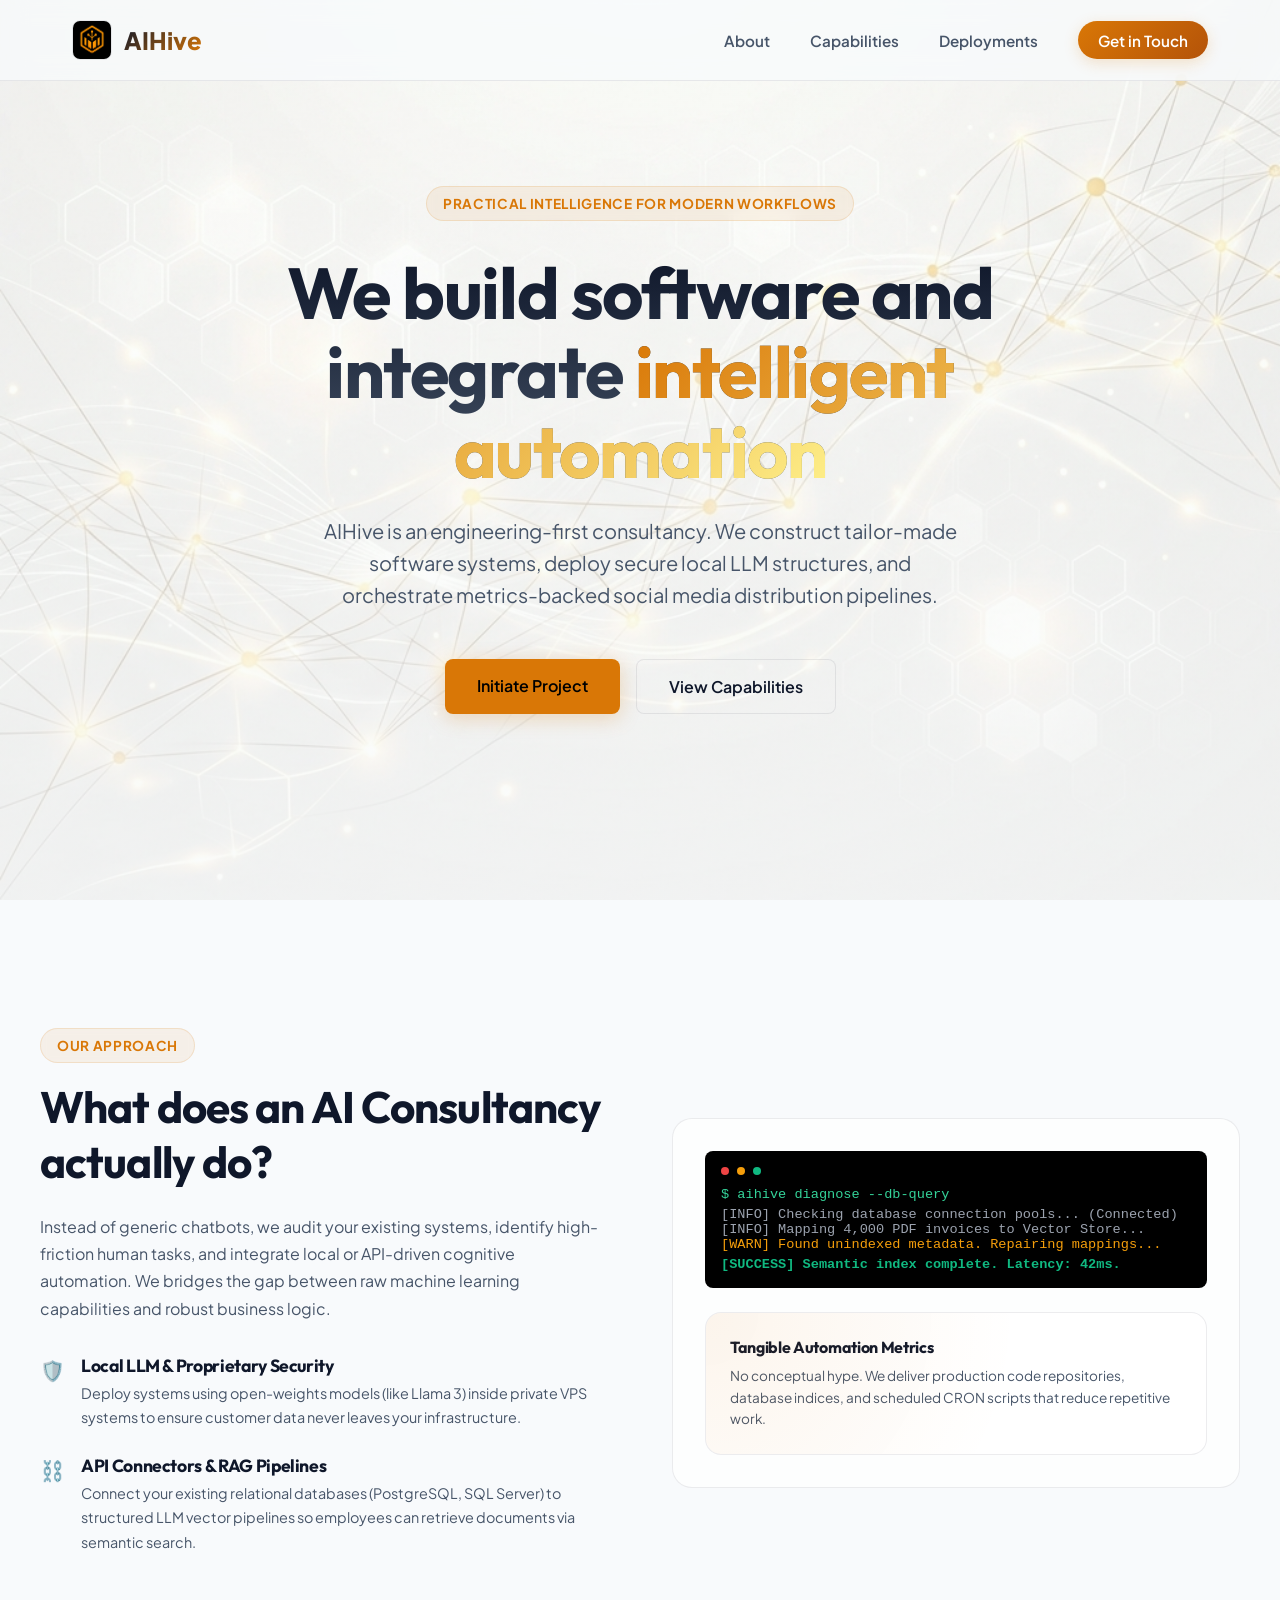
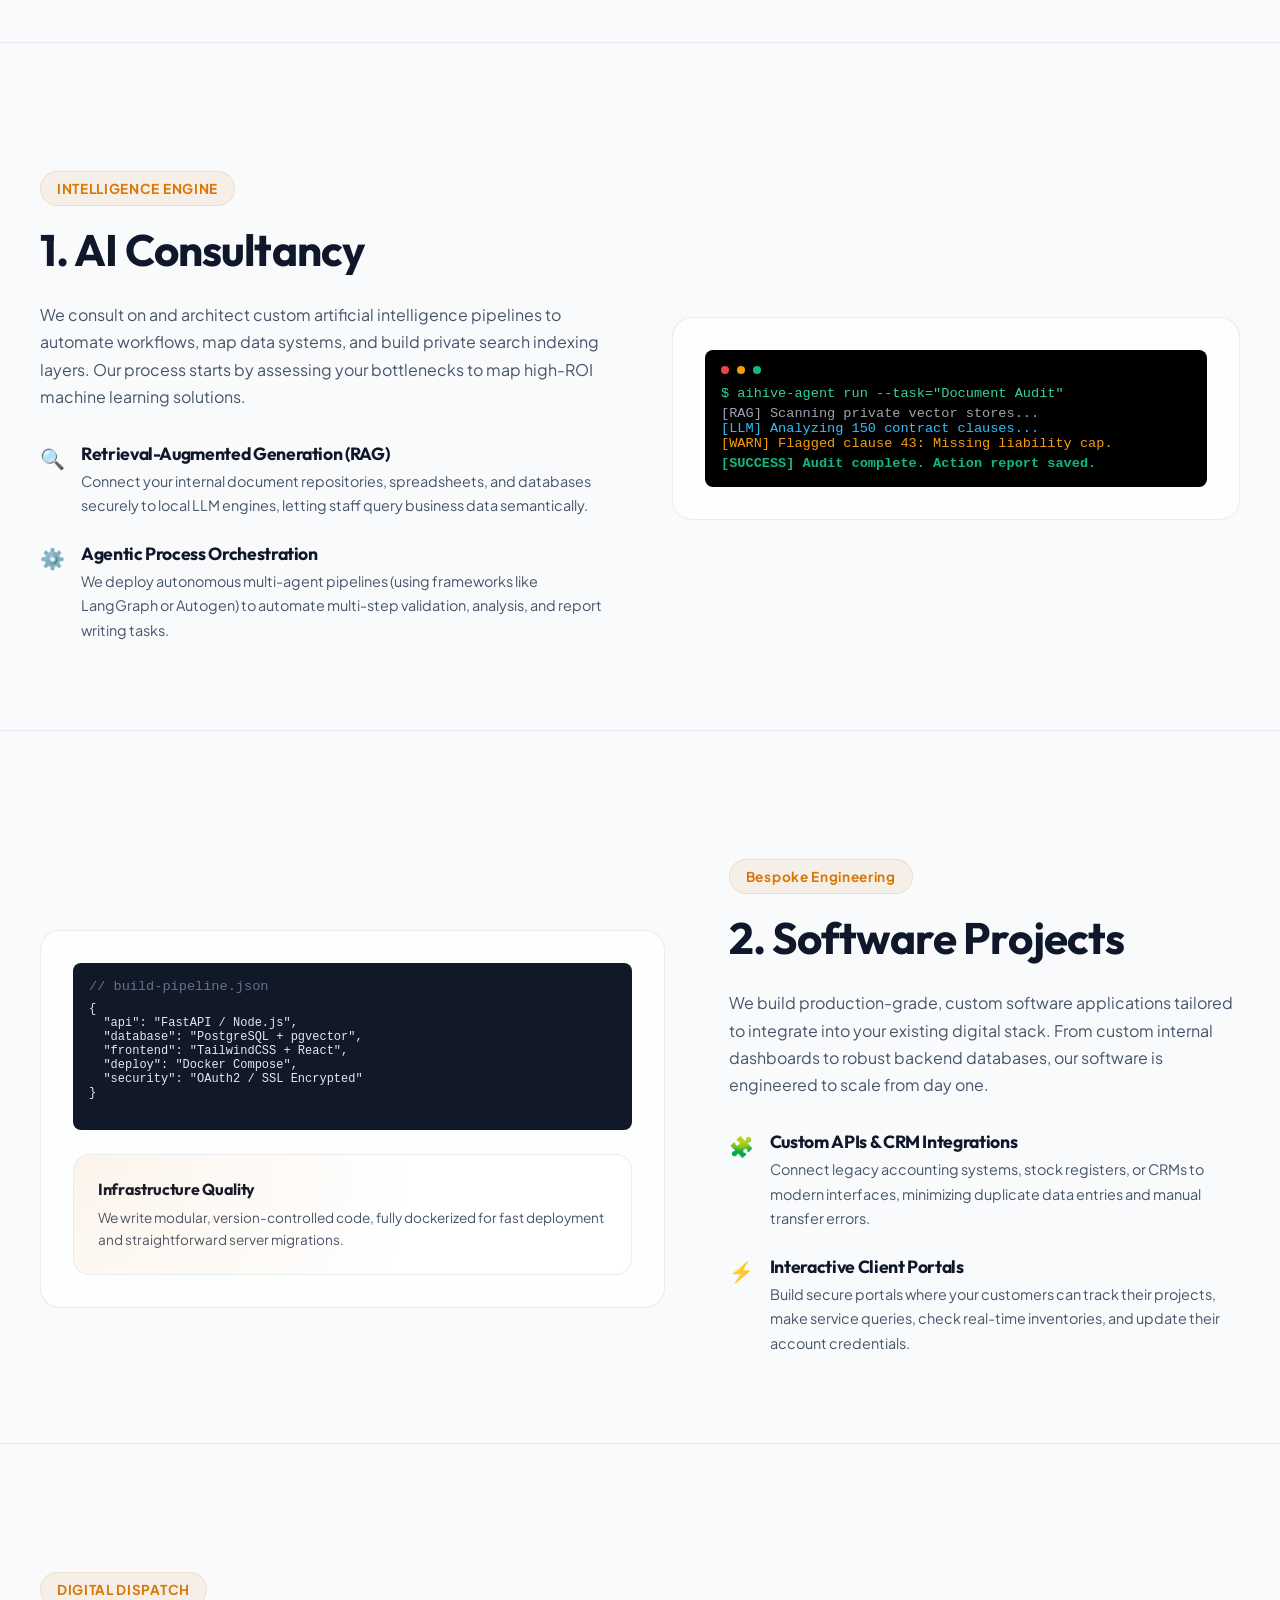
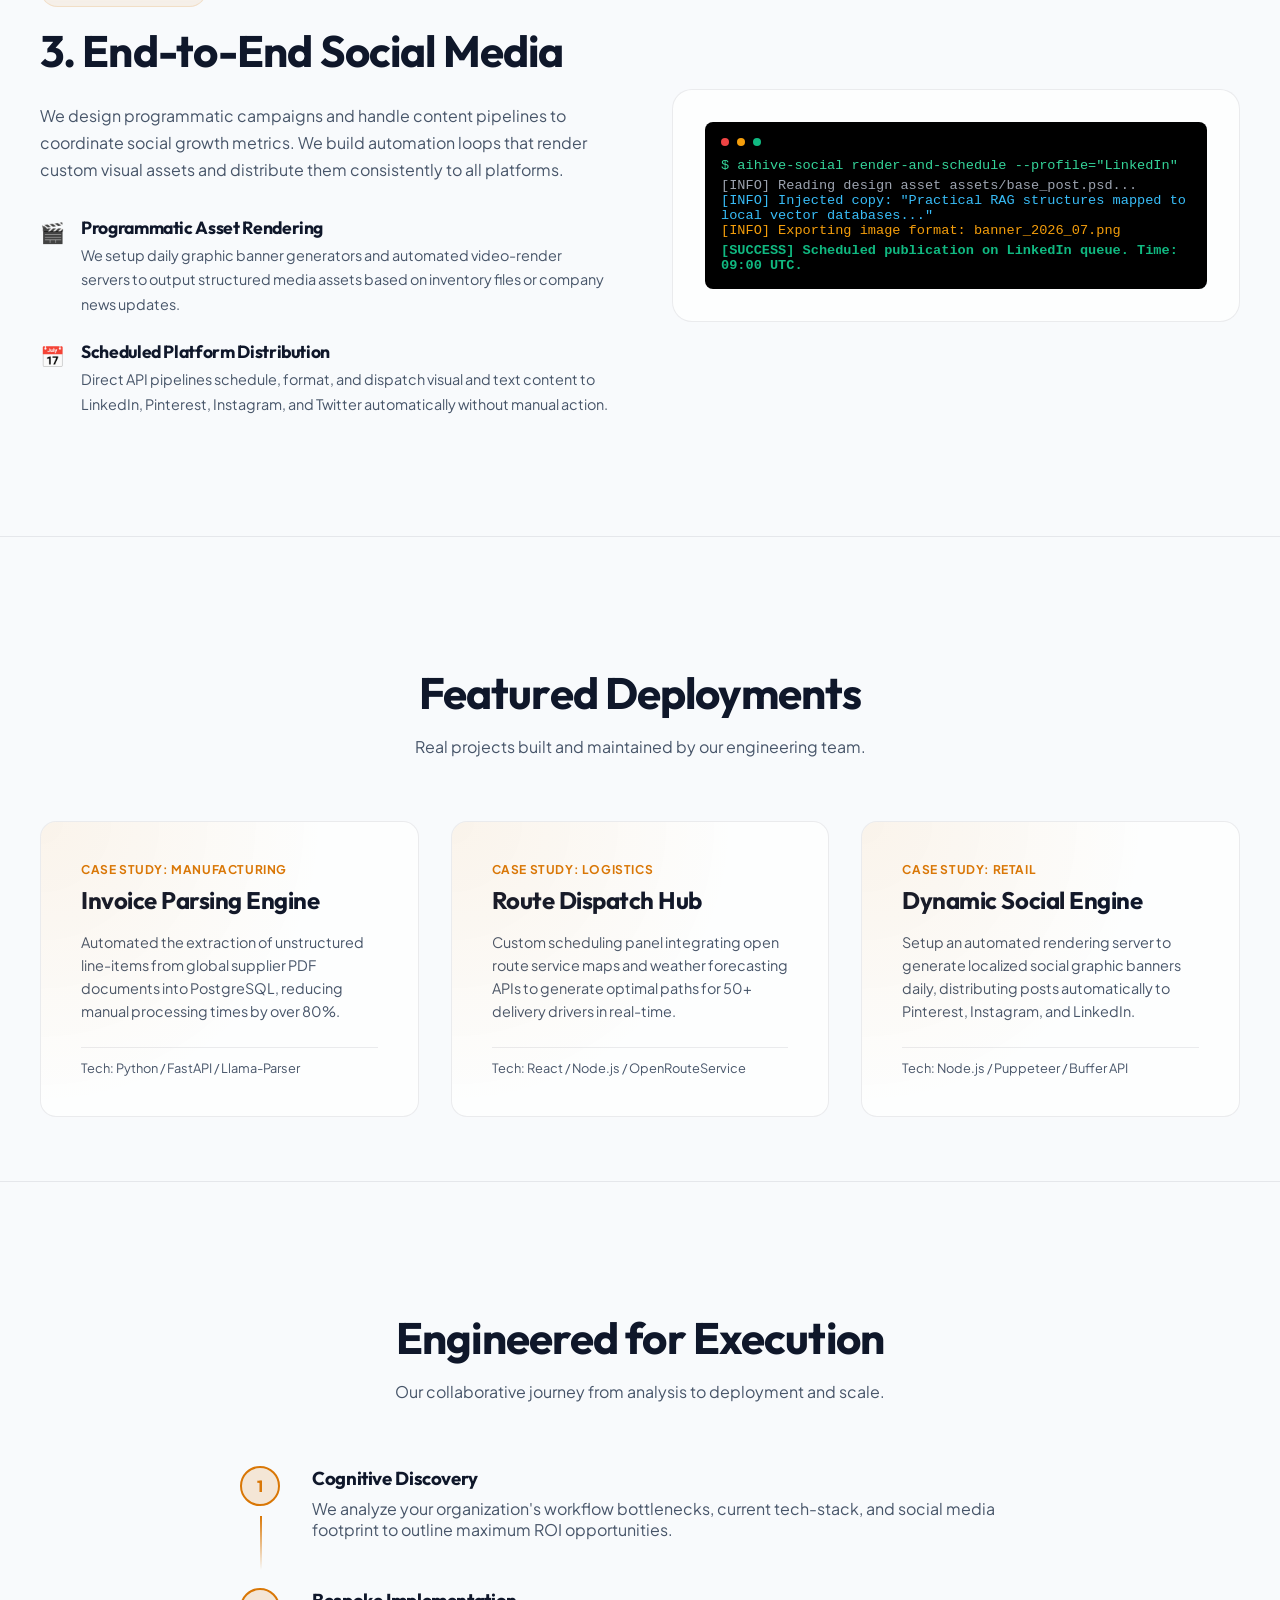
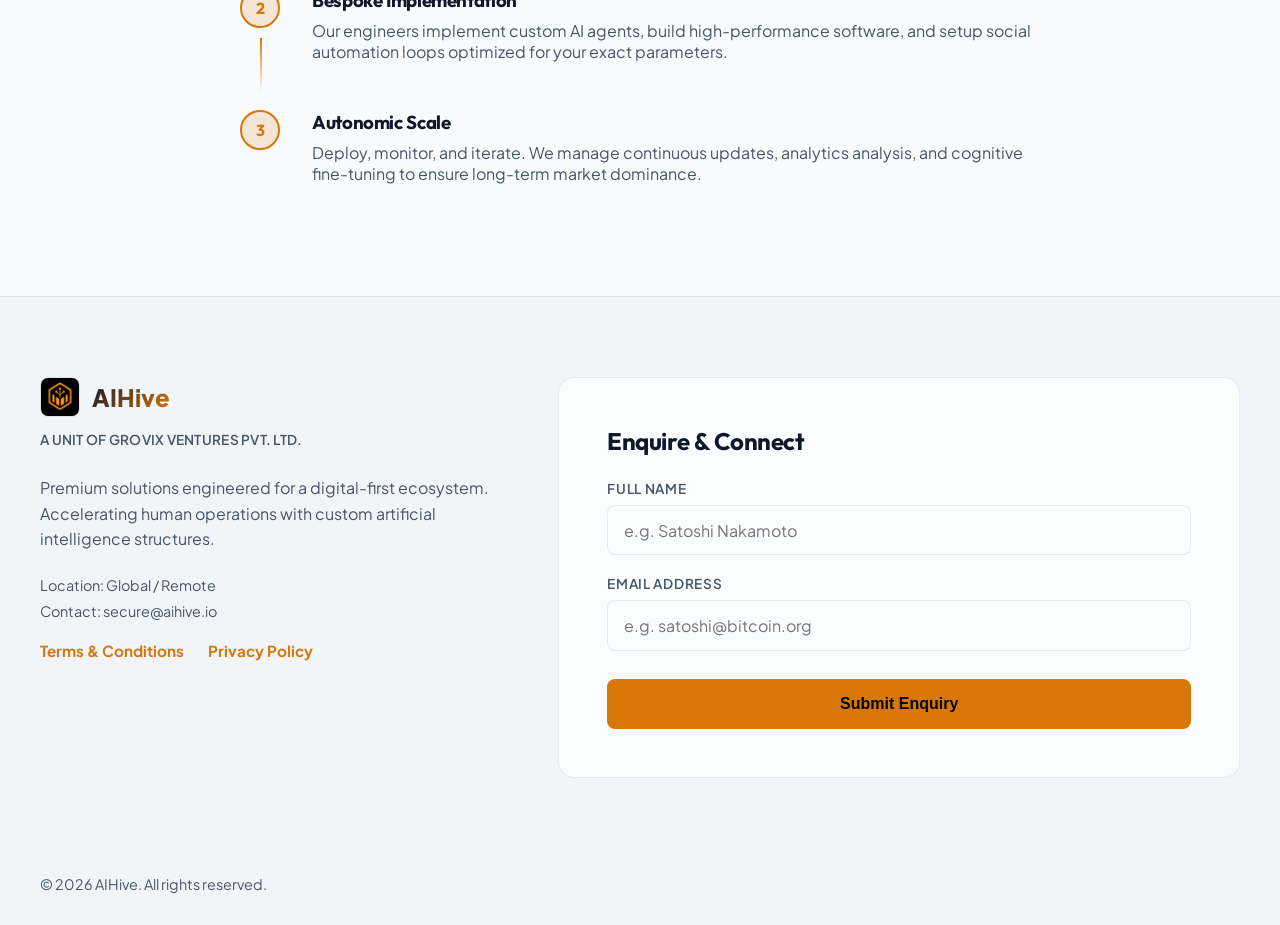
==== index.html @ 5080e3da "Dev Push" ====
<!DOCTYPE html>
<html lang="en">
<head>
  <meta charset="UTF-8">
  <meta name="viewport" content="width=device-width, initial-scale=1.0">
  <title>AIHive | Next-Gen AI Consultancy, Bespoke Software & Social Media</title>
  <meta name="description" content="AIHive accelerates growth for modern businesses through custom AI strategy, agentic software engineering, and automated, data-driven social media handling.">
  <link rel="stylesheet" href="style.css">
  <link rel="shortcut icon" href="WhatsApp Image 2026-07-03 at 16.14.35.jpeg" type="image/x-icon">
</head>
<body>

  <!-- Dynamic Loader Screen -->
  <div id="loader-screen">
    <div class="loader-logo-container">
      <div class="loader-ring"></div>
      <img src="WhatsApp Image 2026-07-03 at 16.14.35.jpeg" alt="AIHive Logo" class="loader-logo">
    </div>
    <div class="loader-progress-bar">
      <div class="loader-progress" id="loaderProgress"></div>
    </div>
    <div class="loader-text" id="loaderStatusText">BUILDING AWESOMENESS</div>
  </div>

  <!-- Background Particle Network -->
  <canvas id="bg-canvas"></canvas>

  <!-- Header Navigation -->
  <header>
    <div class="nav-container">
      <a href="#" class="logo-link">
        <img src="WhatsApp Image 2026-07-03 at 16.14.17.jpeg" alt="AIHive Logo" class="logo-img">
        <span class="logo-text">AIHive</span>
      </a>
      <ul class="nav-links">
        <li><a href="#about">About</a></li>
        <li><a href="#ai-consultancy">Capabilities</a></li>
        <li><a href="#case-studies">Deployments</a></li>
        <li><a href="#contact" class="btn-consult">Get in Touch</a></li>
      </ul>
    </div>
  </header>

  <!-- Hero Section -->
  <section class="hero" id="home">
    <div class="hero-tag">PRACTICAL INTELLIGENCE FOR MODERN WORKFLOWS</div>
    <h1>We build software and integrate <span>intelligent automation</span></h1>
    <p>AIHive is an engineering-first consultancy. We construct tailor-made software systems, deploy secure local LLM structures, and orchestrate metrics-backed social media distribution pipelines.</p>
    <div class="hero-actions">
      <a href="#contact" class="btn-primary">Initiate Project</a>
      <a href="#services" class="btn-secondary">View Capabilities</a>
    </div>
  </section>

  <!-- AI Consultancy Overview Section -->
  <section id="about">
    <div class="section-container">
      <div class="consultancy-showcase">
        <div class="showcase-content">
          <div class="hero-tag" style="margin-bottom: 1rem;">OUR APPROACH</div>
          <h2>What does an AI Consultancy actually do?</h2>
          <p>Instead of generic chatbots, we audit your existing systems, identify high-friction human tasks, and integrate local or API-driven cognitive automation. We bridges the gap between raw machine learning capabilities and robust business logic.</p>
          
          <div class="showcase-feature">
            <div class="showcase-feature-icon">🛡️</div>
            <div>
              <h4>Local LLM & Proprietary Security</h4>
              <p>Deploy systems using open-weights models (like Llama 3) inside private VPS systems to ensure customer data never leaves your infrastructure.</p>
            </div>
          </div>

          <div class="showcase-feature">
            <div class="showcase-feature-icon">⛓️</div>
            <div>
              <h4>API Connectors & RAG Pipelines</h4>
              <p>Connect your existing relational databases (PostgreSQL, SQL Server) to structured LLM vector pipelines so employees can retrieve documents via semantic search.</p>
            </div>
          </div>
        </div>

        <div class="showcase-visual">
          <div class="terminal-mockup">
            <div class="terminal-header">
              <span class="terminal-dot dot-red"></span>
              <span class="terminal-dot dot-yellow"></span>
              <span class="terminal-dot dot-green"></span>
            </div>
            <div>$ aihive diagnose --db-query</div>
            <div style="color: #9ca3af; margin-top: 5px;">[INFO] Checking database connection pools... (Connected)</div>
            <div style="color: #9ca3af;">[INFO] Mapping 4,000 PDF invoices to Vector Store...</div>
            <div style="color: #f59e0b;">[WARN] Found unindexed metadata. Repairing mappings...</div>
            <div style="color: #10b981; font-weight: bold; margin-top: 5px;">[SUCCESS] Semantic index complete. Latency: 42ms.</div>
          </div>
          <div class="glass-card" style="padding: 1.5rem;">
            <h4 style="margin-bottom: 0.5rem;">Tangible Automation Metrics</h4>
            <p style="font-size: 0.85rem;">No conceptual hype. We deliver production code repositories, database indices, and scheduled CRON scripts that reduce repetitive work.</p>
          </div>
        </div>
      </div>
    </div>
  </section>

  <!-- Section 1: AI Consultancy Detailed Showcase -->
  <section id="ai-consultancy" style="border-top: 1px solid var(--glass-border);">
    <div class="section-container">
      <div class="consultancy-showcase">
        <div class="showcase-content">
          <div class="hero-tag" style="margin-bottom: 1rem;">INTELLIGENCE ENGINE</div>
          <h2>1. AI Consultancy</h2>
          <p>We consult on and architect custom artificial intelligence pipelines to automate workflows, map data systems, and build private search indexing layers. Our process starts by assessing your bottlenecks to map high-ROI machine learning solutions.</p>
          
          <div class="showcase-feature">
            <div class="showcase-feature-icon">🔍</div>
            <div>
              <h4>Retrieval-Augmented Generation (RAG)</h4>
              <p>Connect your internal document repositories, spreadsheets, and databases securely to local LLM engines, letting staff query business data semantically.</p>
            </div>
          </div>

          <div class="showcase-feature">
            <div class="showcase-feature-icon">⚙️</div>
            <div>
              <h4>Agentic Process Orchestration</h4>
              <p>We deploy autonomous multi-agent pipelines (using frameworks like LangGraph or Autogen) to automate multi-step validation, analysis, and report writing tasks.</p>
            </div>
          </div>
        </div>

        <div class="showcase-visual">
          <div class="terminal-mockup">
            <div class="terminal-header">
              <span class="terminal-dot dot-red"></span>
              <span class="terminal-dot dot-yellow"></span>
              <span class="terminal-dot dot-green"></span>
            </div>
            <div>$ aihive-agent run --task="Document Audit"</div>
            <div style="color: #9ca3af; margin-top: 5px;">[RAG] Scanning private vector stores...</div>
            <div style="color: #38bdf8;">[LLM] Analyzing 150 contract clauses...</div>
            <div style="color: #f59e0b;">[WARN] Flagged clause 43: Missing liability cap.</div>
            <div style="color: #10b981; font-weight: bold; margin-top: 5px;">[SUCCESS] Audit complete. Action report saved.</div>
          </div>
        </div>
      </div>
    </div>
  </section>

  <!-- Section 2: Software Projects Detailed Showcase -->
  <section id="software-projects" style="border-top: 1px solid var(--glass-border);">
    <div class="section-container">
      <div class="consultancy-showcase" style="grid-template-columns: 1.1fr 0.9fr;">
        <div class="showcase-visual">
          <div class="terminal-mockup" style="background: #111827; border-color: rgba(255,255,255,0.05);">
            <div style="color: #64748b; font-family: monospace;">// build-pipeline.json</div>
            <pre style="color: #e2e8f0; font-family: monospace; font-size: 0.75rem; margin-top: 0.5rem; overflow-x: auto;">
{
  "api": "FastAPI / Node.js",
  "database": "PostgreSQL + pgvector",
  "frontend": "TailwindCSS + React",
  "deploy": "Docker Compose",
  "security": "OAuth2 / SSL Encrypted"
}
            </pre>
          </div>
          <div class="glass-card" style="padding: 1.5rem; background: #fff;">
            <h4 style="color: var(--text-primary); margin-bottom: 0.5rem;">Infrastructure Quality</h4>
            <p style="font-size: 0.85rem; color: var(--text-secondary);">We write modular, version-controlled code, fully dockerized for fast deployment and straightforward server migrations.</p>
          </div>
        </div>

        <div class="showcase-content">
          <div class="hero-tag" style="margin-bottom: 1rem;"> Bespoke Engineering </div>
          <h2>2. Software Projects</h2>
          <p>We build production-grade, custom software applications tailored to integrate into your existing digital stack. From custom internal dashboards to robust backend databases, our software is engineered to scale from day one.</p>
          
          <div class="showcase-feature">
            <div class="showcase-feature-icon">🧩</div>
            <div>
              <h4>Custom APIs & CRM Integrations</h4>
              <p>Connect legacy accounting systems, stock registers, or CRMs to modern interfaces, minimizing duplicate data entries and manual transfer errors.</p>
            </div>
          </div>

          <div class="showcase-feature">
            <div class="showcase-feature-icon">⚡</div>
            <div>
              <h4>Interactive Client Portals</h4>
              <p>Build secure portals where your customers can track their projects, make service queries, check real-time inventories, and update their account credentials.</p>
            </div>
          </div>
        </div>
      </div>
    </div>
  </section>

  <!-- Section 3: Social Media Handling Detailed Showcase -->
  <section id="social-media" style="border-top: 1px solid var(--glass-border); padding-bottom: 6rem;">
    <div class="section-container">
      <div class="consultancy-showcase">
        <div class="showcase-content">
          <div class="hero-tag" style="margin-bottom: 1rem;">DIGITAL DISPATCH</div>
          <h2>3. End-to-End Social Media</h2>
          <p>We design programmatic campaigns and handle content pipelines to coordinate social growth metrics. We build automation loops that render custom visual assets and distribute them consistently to all platforms.</p>
          
          <div class="showcase-feature">
            <div class="showcase-feature-icon">🎬</div>
            <div>
              <h4>Programmatic Asset Rendering</h4>
              <p>We setup daily graphic banner generators and automated video-render servers to output structured media assets based on inventory files or company news updates.</p>
            </div>
          </div>

          <div class="showcase-feature">
            <div class="showcase-feature-icon">📅</div>
            <div>
              <h4>Scheduled Platform Distribution</h4>
              <p>Direct API pipelines schedule, format, and dispatch visual and text content to LinkedIn, Pinterest, Instagram, and Twitter automatically without manual action.</p>
            </div>
          </div>
        </div>

        <div class="showcase-visual">
          <div class="terminal-mockup">
            <div class="terminal-header">
              <span class="terminal-dot dot-red"></span>
              <span class="terminal-dot dot-yellow"></span>
              <span class="terminal-dot dot-green"></span>
            </div>
            <div>$ aihive-social render-and-schedule --profile="LinkedIn"</div>
            <div style="color: #9ca3af; margin-top: 5px;">[INFO] Reading design asset assets/base_post.psd...</div>
            <div style="color: #38bdf8;">[INFO] Injected copy: "Practical RAG structures mapped to local vector databases..."</div>
            <div style="color: #f59e0b;">[INFO] Exporting image format: banner_2026_07.png</div>
            <div style="color: #10b981; font-weight: bold; margin-top: 5px;">[SUCCESS] Scheduled publication on LinkedIn queue. Time: 09:00 UTC.</div>
          </div>
        </div>
      </div>
    </div>
  </section>


  <!-- Case Studies / Deployments -->
  <section id="case-studies" style="border-top: 1px solid var(--glass-border);">
    <div class="section-container">
      <div class="section-header">
        <h2>Featured Deployments</h2>
        <p>Real projects built and maintained by our engineering team.</p>
      </div>
      <div class="grid-3">
        <div class="glass-card">
          <div style="font-size: 0.75rem; color: var(--accent); margin-bottom: 0.5rem; font-weight: bold; letter-spacing: 0.05em;">CASE STUDY: MANUFACTURING</div>
          <h3>Invoice Parsing Engine</h3>
          <p style="margin-bottom: 1.5rem; font-size: 0.9rem;">Automated the extraction of unstructured line-items from global supplier PDF documents into PostgreSQL, reducing manual processing times by over 80%.</p>
          <span style="font-size: 0.8rem; color: var(--text-secondary); border-top: 1px solid var(--glass-border); display: block; padding-top: 0.75rem;">Tech: Python / FastAPI / Llama-Parser</span>
        </div>

        <div class="glass-card">
          <div style="font-size: 0.75rem; color: var(--accent); margin-bottom: 0.5rem; font-weight: bold; letter-spacing: 0.05em;">CASE STUDY: LOGISTICS</div>
          <h3>Route Dispatch Hub</h3>
          <p style="margin-bottom: 1.5rem; font-size: 0.9rem;">Custom scheduling panel integrating open route service maps and weather forecasting APIs to generate optimal paths for 50+ delivery drivers in real-time.</p>
          <span style="font-size: 0.8rem; color: var(--text-secondary); border-top: 1px solid var(--glass-border); display: block; padding-top: 0.75rem;">Tech: React / Node.js / OpenRouteService</span>
        </div>

        <div class="glass-card">
          <div style="font-size: 0.75rem; color: var(--accent); margin-bottom: 0.5rem; font-weight: bold; letter-spacing: 0.05em;">CASE STUDY: RETAIL</div>
          <h3>Dynamic Social Engine</h3>
          <p style="margin-bottom: 1.5rem; font-size: 0.9rem;">Setup an automated rendering server to generate localized social graphic banners daily, distributing posts automatically to Pinterest, Instagram, and LinkedIn.</p>
          <span style="font-size: 0.8rem; color: var(--text-secondary); border-top: 1px solid var(--glass-border); display: block; padding-top: 0.75rem;">Tech: Node.js / Puppeteer / Buffer API</span>
        </div>
      </div>
    </div>
  </section>

  <!-- Process / How We Work Section -->
  <section id="process" style="border-top: 1px solid var(--glass-border);">
    <div class="section-container">
      <div class="section-header">
        <h2>Engineered for Execution</h2>
        <p>Our collaborative journey from analysis to deployment and scale.</p>
      </div>
      <div style="max-width: 800px; margin: 0 auto;">
        <div class="process-step">
          <div class="step-num">1</div>
          <div>
            <h3>Cognitive Discovery</h3>
            <p style="color: var(--text-secondary); margin-top: 0.5rem;">We analyze your organization's workflow bottlenecks, current tech-stack, and social media footprint to outline maximum ROI opportunities.</p>
          </div>
        </div>
        <div class="process-step">
          <div class="step-num">2</div>
          <div>
            <h3>Bespoke Implementation</h3>
            <p style="color: var(--text-secondary); margin-top: 0.5rem;">Our engineers implement custom AI agents, build high-performance software, and setup social automation loops optimized for your exact parameters.</p>
          </div>
        </div>
        <div class="process-step">
          <div class="step-num">3</div>
          <div>
            <h3>Autonomic Scale</h3>
            <p style="color: var(--text-secondary); margin-top: 0.5rem;">Deploy, monitor, and iterate. We manage continuous updates, analytics analysis, and cognitive fine-tuning to ensure long-term market dominance.</p>
          </div>
        </div>
      </div>
    </div>
  </section>

  <!-- Footer -->
  <footer id="contact">
    <div class="footer-container">
      <div class="footer-info">
        <a href="#" class="logo-link">
          <img src="WhatsApp Image 2026-07-03 at 16.14.17.jpeg" alt="AIHive Logo" class="logo-img">
          <span class="logo-text">AIHive</span>
        </a>
        <p style="font-size: 0.85rem; color: var(--text-secondary); margin-top: -0.75rem; font-weight: 600; letter-spacing: 0.02em;">A UNIT OF GROVIX VENTURES PVT. LTD.</p>
        <p>Premium solutions engineered for a digital-first ecosystem. Accelerating human operations with custom artificial intelligence structures.</p>
        <div style="color: var(--text-secondary); font-size: 0.9rem; display: flex; flex-direction: column; gap: 0.5rem;">
          <div>Location: Global / Remote</div>
          <div>Contact: secure@aihive.io</div>
          <div style="margin-top: 0.85rem; display: flex; gap: 1.5rem;">
            <a href="terms.html" style="color: var(--accent); text-decoration: none; font-weight: 700; font-size: 0.95rem; transition: transform 0.2s; display: inline-block;" onmouseover="this.style.transform='translateY(-1px)'" onmouseout="this.style.transform='translateY(0)'">Terms & Conditions</a>
            <a href="privacy.html" style="color: var(--accent); text-decoration: none; font-weight: 700; font-size: 0.95rem; transition: transform 0.2s; display: inline-block;" onmouseover="this.style.transform='translateY(-1px)'" onmouseout="this.style.transform='translateY(0)'">Privacy Policy</a>
          </div>
        </div>
      </div>

      <div class="footer-enquiry">
        <h3 style="font-size: 1.5rem; margin-bottom: 1.5rem;">Enquire & Connect</h3>
        <form class="enquiry-form" id="enquiryForm">
          <div class="form-group">
            <label for="enquiryName">Full Name</label>
            <input type="text" id="enquiryName" class="form-input" placeholder="e.g. Satoshi Nakamoto" required>
          </div>
          <div class="form-group">
            <label for="enquiryEmail">Email Address</label>
            <input type="email" id="enquiryEmail" class="form-input" placeholder="e.g. satoshi@bitcoin.org" required>
          </div>
          <button type="submit" class="btn-submit">Submit Enquiry</button>
        </form>
      </div>
    </div>

    <div class="footer-bottom">
      <p>&copy; 2026 AIHive. All rights reserved.</p>
    </div>
  </footer>

  <script src="main.js"></script>
</body>
</html>
---- style.css ----
@import url('https://fonts.googleapis.com/css2?family=Outfit:wght@300;400;500;600;700;800&family=Plus+Jakarta+Sans:wght@300;400;500;600;700&display=swap');

:root {
  --bg-primary: #f8fafc; /* Clean slate background */
  --bg-secondary: #f1f5f9; /* Slightly darker slate */
  --accent: #d97706; /* Rich Amber */
  --accent-rgb: 217, 119, 6;
  --text-primary: #0f172a; /* Slate 900 for primary text */
  --text-secondary: #475569; /* Slate 600 for body copy */
  --glass-bg: rgba(255, 255, 255, 0.7);
  --glass-border: rgba(15, 23, 42, 0.08);
  --glow-color: rgba(217, 119, 6, 0.06);
}

* {
  box-sizing: border-box;
  margin: 0;
  padding: 0;
  scroll-behavior: smooth;
}

body {
  background-color: var(--bg-primary);
  color: var(--text-primary);
  font-family: 'Plus Jakarta Sans', sans-serif;
  overflow-x: hidden;
  -webkit-font-smoothing: antialiased;
}

h1, h2, h3, h4, h5, h6 {
  font-family: 'Outfit', sans-serif;
  font-weight: 700;
  letter-spacing: -0.02em;
}

/* Custom Scrollbar */
::-webkit-scrollbar {
  width: 8px;
}
::-webkit-scrollbar-track {
  background: var(--bg-primary);
}
::-webkit-scrollbar-thumb {
  background: #cbd5e1;
  border-radius: 4px;
}
::-webkit-scrollbar-thumb:hover {
  background: var(--accent);
}

/* Loader Screen */
#loader-screen {
  position: fixed;
  inset: 0;
  background-color: var(--bg-primary);
  background-image: linear-gradient(to bottom, rgba(248, 250, 252, 0.4), rgba(248, 250, 252, 0.85)), url('hero_bg_light.png');
  background-size: cover;
  background-position: center;
  background-repeat: no-repeat;
  z-index: 9999;
  display: flex;
  flex-direction: column;
  align-items: center;
  justify-content: center;
  transition: opacity 0.8s cubic-bezier(0.16, 1, 0.3, 1), visibility 0.8s;
  padding: 2rem;
}

.loader-logo-container {
  position: relative;
  width: 90px;
  height: 90px;
  margin-bottom: 2rem;
}

.loader-logo {
  width: 100%;
  height: 100%;
  object-fit: contain;
  filter: drop-shadow(0 4px 20px rgba(var(--accent-rgb), 0.15));
  animation: pulse-glow 2s infinite ease-in-out;
}

.loader-ring {
  position: absolute;
  inset: -10px;
  border: 2px solid rgba(var(--accent-rgb), 0.08);
  border-top-color: var(--accent);
  border-radius: 50%;
  animation: spin 1.2s cubic-bezier(0.4, 0, 0.2, 1) infinite;
}

.loader-progress-bar {
  width: 180px;
  height: 2px;
  background: rgba(15, 23, 42, 0.06);
  border-radius: 4px;
  overflow: hidden;
  position: relative;
}

.loader-progress {
  width: 0%;
  height: 100%;
  background: var(--accent);
  transition: width 0.4s ease-in-out;
}

.loader-text {
  margin-top: 1rem;
  font-family: 'Outfit', sans-serif;
  font-size: 0.75rem;
  font-weight: 600;
  color: var(--text-secondary);
  letter-spacing: 0.25em;
  text-transform: uppercase;
}

/* Background Canvas */
#bg-canvas {
  position: fixed;
  top: 0;
  left: 0;
  width: 100%;
  height: 100%;
  z-index: -1;
  pointer-events: none;
  opacity: 0.25;
}

/* Header & Navigation */
header {
  position: fixed;
  top: 0;
  left: 0;
  width: 100%;
  z-index: 100;
  backdrop-filter: blur(12px);
  -webkit-backdrop-filter: blur(12px);
  border-bottom: 1px solid var(--glass-border);
  background: rgba(248, 250, 252, 0.8);
}

.nav-container {
  max-width: 1200px;
  margin: 0 auto;
  padding: 1.25rem 2rem;
  display: flex;
  align-items: center;
  justify-content: space-between;
}

.logo-link {
  display: flex;
  align-items: center;
  gap: 0.75rem;
  text-decoration: none;
  color: var(--text-primary);
}

.logo-img {
  height: 40px;
  width: 40px;
  object-fit: cover;
  border-radius: 8px;
  border: 1px solid var(--glass-border);
}

.logo-text {
  font-size: 1.5rem;
  font-weight: 800;
  background: linear-gradient(135deg, #0f172a 0%, var(--accent) 100%);
  -webkit-background-clip: text;
  -webkit-text-fill-color: transparent;
}

.nav-links {
  display: flex;
  align-items: center;
  gap: 2.5rem;
  list-style: none;
}

.nav-links a {
  text-decoration: none;
  color: var(--text-secondary);
  font-size: 0.95rem;
  font-weight: 600;
  transition: color 0.3s;
}

.nav-links a:hover {
  color: var(--accent);
}

.btn-consult {
  background: linear-gradient(135deg, var(--accent) 0%, #b45309 100%);
  color: #fff !important;
  font-weight: 600 !important;
  padding: 0.6rem 1.25rem;
  border-radius: 9999px;
  box-shadow: 0 4px 15px rgba(var(--accent-rgb), 0.2);
  transition: transform 0.3s, box-shadow 0.3s !important;
}

.btn-consult:hover {
  transform: translateY(-2px);
  box-shadow: 0 6px 20px rgba(var(--accent-rgb), 0.35);
}

/* Sections Base */
section {
  padding: 8rem 2rem 4rem;
  width: 100%;
}

.hero {
  padding: 0 2rem;
}

.section-container {
  max-width: 1200px;
  margin: 0 auto;
}

/* Hero Section */
.hero {
  display: flex;
  flex-direction: column;
  align-items: center;
  text-align: center;
  justify-content: center;
  width: 100%;
  max-width: none;
  height: 100vh;
  box-sizing: border-box;
  padding: 0 2rem;
  margin: 0;
  background-image: linear-gradient(to bottom, rgba(248, 250, 252, 0.2), rgba(248, 250, 252, 0.65)), url('hero_bg_light.png');
  background-size: cover;
  background-position: center;
  background-repeat: no-repeat;
}

.hero-tag {
  background: rgba(217, 119, 6, 0.08);
  border: 1px solid rgba(217, 119, 6, 0.15);
  color: var(--accent);
  padding: 0.5rem 1rem;
  border-radius: 9999px;
  font-size: 0.85rem;
  font-weight: 700;
  letter-spacing: 0.05em;
  margin-bottom: 2rem;
  display: inline-block;
  backdrop-filter: blur(5px);
}

.hero h1 {
  font-size: 4.5rem;
  line-height: 1.1;
  max-width: 900px;
  margin-bottom: 1.5rem;
  background: linear-gradient(180deg, #0f172a 0%, #475569 100%);
  -webkit-background-clip: text;
  -webkit-text-fill-color: transparent;
}

.hero h1 span {
  background: linear-gradient(135deg, var(--accent) 0%, #fef08a 100%);
  -webkit-background-clip: text;
  -webkit-text-fill-color: transparent;
}

.hero p {
  font-size: 1.25rem;
  color: var(--text-secondary);
  max-width: 650px;
  margin-bottom: 3rem;
  line-height: 1.6;
}

.hero-actions {
  display: flex;
  gap: 1rem;
}

.btn-primary {
  background: linear-gradient(135deg, var(--accent) 0%, #d97706 100%);
  color: #000;
  text-decoration: none;
  font-weight: 600;
  padding: 1rem 2rem;
  border-radius: 8px;
  transition: transform 0.2s, box-shadow 0.2s;
  box-shadow: 0 4px 20px rgba(var(--accent-rgb), 0.25);
}

.btn-primary:hover {
  transform: translateY(-2px);
  box-shadow: 0 6px 25px rgba(var(--accent-rgb), 0.4);
}

.btn-secondary {
  background: rgba(255, 255, 255, 0.03);
  color: var(--text-primary);
  text-decoration: none;
  font-weight: 600;
  padding: 1rem 2rem;
  border-radius: 8px;
  border: 1px solid var(--glass-border);
  transition: background-color 0.3s, border-color 0.3s;
}

.btn-secondary:hover {
  background: rgba(255, 255, 255, 0.08);
  border-color: rgba(255, 255, 255, 0.2);
}

/* Glass Cards & Grid layout */
.section-header {
  text-align: center;
  margin-bottom: 4rem;
}

.section-header h2 {
  font-size: 2.75rem;
  margin-bottom: 1rem;
}

.section-header p {
  color: var(--text-secondary);
  max-width: 600px;
  margin: 0 auto;
}

.grid-3 {
  display: grid;
  grid-template-columns: repeat(auto-fit, minmax(300px, 1fr));
  gap: 2rem;
}

.glass-card {
  background: var(--glass-bg);
  border: 1px solid var(--glass-border);
  border-radius: 16px;
  padding: 2.5rem;
  transition: transform 0.4s cubic-bezier(0.16, 1, 0.3, 1), box-shadow 0.4s, border-color 0.4s;
  position: relative;
  overflow: hidden;
}

.glass-card::before {
  content: '';
  position: absolute;
  top: 0;
  left: 0;
  right: 0;
  height: 100%;
  background: radial-gradient(circle at top left, rgba(var(--accent-rgb), 0.08), transparent 60%);
  pointer-events: none;
}

.glass-card:hover {
  transform: translateY(-8px);
  border-color: rgba(var(--accent-rgb), 0.3);
  box-shadow: 0 12px 30px var(--glow-color);
}

.card-icon {
  width: 50px;
  height: 50px;
  background: rgba(var(--accent-rgb), 0.1);
  border: 1px solid rgba(var(--accent-rgb), 0.2);
  border-radius: 12px;
  display: flex;
  align-items: center;
  justify-content: center;
  margin-bottom: 1.5rem;
  color: var(--accent);
  font-size: 1.5rem;
}

.glass-card h3 {
  font-size: 1.5rem;
  margin-bottom: 1rem;
}

.glass-card p {
  color: var(--text-secondary);
  line-height: 1.6;
  font-size: 0.95rem;
}

/* AI Consultancy Showcase section */
.consultancy-showcase {
  display: grid;
  grid-template-columns: 1fr 1fr;
  gap: 4rem;
  align-items: center;
}

.showcase-content h2 {
  font-size: 2.75rem;
  margin-bottom: 1.5rem;
}

.showcase-content p {
  color: var(--text-secondary);
  line-height: 1.7;
  margin-bottom: 2rem;
}

.showcase-feature {
  display: flex;
  gap: 1rem;
  margin-bottom: 1.5rem;
}

.showcase-feature-icon {
  color: var(--accent);
  font-size: 1.25rem;
  margin-top: 0.2rem;
}

.showcase-feature h4 {
  font-size: 1.1rem;
  margin-bottom: 0.25rem;
}

.showcase-feature p {
  font-size: 0.9rem;
  margin-bottom: 0;
}

.showcase-visual {
  position: relative;
  border-radius: 20px;
  overflow: hidden;
  border: 1px solid var(--glass-border);
  background: var(--glass-bg);
  padding: 2rem;
  display: flex;
  flex-direction: column;
  gap: 1.5rem;
}

.terminal-mockup {
  background: #000;
  border-radius: 8px;
  padding: 1rem;
  font-family: monospace;
  font-size: 0.85rem;
  color: #34d399; /* Green */
}

.terminal-header {
  display: flex;
  gap: 0.5rem;
  margin-bottom: 0.75rem;
}

.terminal-dot {
  width: 8px;
  height: 8px;
  border-radius: 50%;
}

.dot-red { background: #ef4444; }
.dot-yellow { background: #f59e0b; }
.dot-green { background: #10b981; }

/* Interactive Demo / Process Section */
.process-step {
  display: flex;
  gap: 2rem;
  margin-bottom: 3rem;
  position: relative;
}

.process-step:not(:last-child)::after {
  content: '';
  position: absolute;
  top: 50px;
  left: 20px;
  bottom: -30px;
  width: 2px;
  background: linear-gradient(180deg, var(--accent), transparent);
}

.step-num {
  width: 40px;
  height: 40px;
  border-radius: 50%;
  background: rgba(var(--accent-rgb), 0.15);
  border: 2px solid var(--accent);
  color: var(--accent);
  display: flex;
  align-items: center;
  justify-content: center;
  font-weight: 700;
  flex-shrink: 0;
  font-family: 'Outfit', sans-serif;
}

/* Footer & Enquiry Form */
footer {
  border-top: 1px solid var(--glass-border);
  background: var(--bg-secondary);
  padding: 5rem 2rem 2rem;
}

.footer-container {
  max-width: 1200px;
  margin: 0 auto;
  display: grid;
  grid-template-columns: 2fr 3fr;
  gap: 4rem;
  margin-bottom: 4rem;
}

.footer-info {
  display: flex;
  flex-direction: column;
  gap: 1.5rem;
}

.footer-info p {
  color: var(--text-secondary);
  line-height: 1.6;
}

.footer-enquiry {
  background: var(--glass-bg);
  border: 1px solid var(--glass-border);
  padding: 3rem;
  border-radius: 16px;
  position: relative;
}

.enquiry-form {
  display: flex;
  flex-direction: column;
  gap: 1.25rem;
}

.form-group {
  display: flex;
  flex-direction: column;
  gap: 0.5rem;
}

.form-group label {
  font-size: 0.85rem;
  font-weight: 600;
  color: var(--text-secondary);
  text-transform: uppercase;
  letter-spacing: 0.05em;
}

.form-input {
  background: rgba(255, 255, 255, 0.03);
  border: 1px solid var(--glass-border);
  border-radius: 8px;
  padding: 0.85rem 1rem;
  color: var(--text-primary);
  font-family: inherit;
  font-size: 1rem;
  transition: border-color 0.3s, box-shadow 0.3s;
}

.form-input:focus {
  outline: none;
  border-color: var(--accent);
  box-shadow: 0 0 10px rgba(var(--accent-rgb), 0.2);
}

.btn-submit {
  background: linear-gradient(135deg, var(--accent) 0%, #d97706 100%);
  color: #000;
  border: none;
  padding: 1rem;
  border-radius: 8px;
  font-weight: 700;
  font-size: 1rem;
  cursor: pointer;
  transition: transform 0.2s, box-shadow 0.2s;
  margin-top: 0.5rem;
}

.btn-submit:hover {
  transform: translateY(-1px);
  box-shadow: 0 4px 15px rgba(var(--accent-rgb), 0.4);
}

.footer-bottom {
  max-width: 1200px;
  margin: 0 auto;
  border-top: 1px solid rgba(255, 255, 255, 0.05);
  padding-top: 2rem;
  display: flex;
  justify-content: space-between;
  align-items: center;
  color: var(--text-secondary);
  font-size: 0.9rem;
}

.footer-links {
  display: flex;
  gap: 2rem;
}

.footer-links a {
  color: var(--text-secondary);
  text-decoration: none;
  transition: color 0.3s;
}

.footer-links a:hover {
  color: var(--accent);
}

/* Modals */
.modal {
  position: fixed;
  inset: 0;
  background: rgba(0,0,0,0.8);
  backdrop-filter: blur(8px);
  z-index: 1000;
  display: flex;
  align-items: center;
  justify-content: center;
  opacity: 0;
  visibility: hidden;
  transition: opacity 0.3s, visibility 0.3s;
  padding: 1rem;
}

.modal.active {
  opacity: 1;
  visibility: visible;
}

.modal-content {
  background: var(--bg-secondary);
  border: 1px solid var(--glass-border);
  border-radius: 16px;
  width: 100%;
  max-width: 600px;
  padding: 2.5rem;
  position: relative;
  max-height: 80vh;
  overflow-y: auto;
}

.modal-close {
  position: absolute;
  top: 1.5rem;
  right: 1.5rem;
  background: none;
  border: none;
  color: var(--text-secondary);
  font-size: 1.5rem;
  cursor: pointer;
  transition: color 0.3s;
}

.modal-close:hover {
  color: var(--text-primary);
}

.modal h3 {
  font-size: 2rem;
  margin-bottom: 1.5rem;
}

.modal p {
  color: var(--text-secondary);
  line-height: 1.6;
  margin-bottom: 1rem;
}

@keyframes fade-in-up {
  to {
    opacity: 1;
    transform: translateY(0);
  }
}

/* Keyframes */
@keyframes spin {
  to { transform: rotate(360deg); }
}

@keyframes pulse-glow {
  0%, 100% { transform: scale(1); filter: drop-shadow(0 0 15px rgba(var(--accent-rgb), 0.4)); }
  50% { transform: scale(1.05); filter: drop-shadow(0 0 30px rgba(var(--accent-rgb), 0.8)); }
}

@keyframes loading-bar {
  0% { width: 0%; }
  50% { width: 70%; }
  100% { width: 100%; }
}

/* Responsive adjustments */
@media (max-width: 968px) {
  .hero h1 {
    font-size: 3rem;
  }
  .consultancy-showcase {
    grid-template-columns: 1fr;
    gap: 3rem;
  }
  .footer-container {
    grid-template-columns: 1fr;
    gap: 3rem;
  }
  .nav-links {
    display: none; /* simple toggle could be implemented if desired */
  }
}
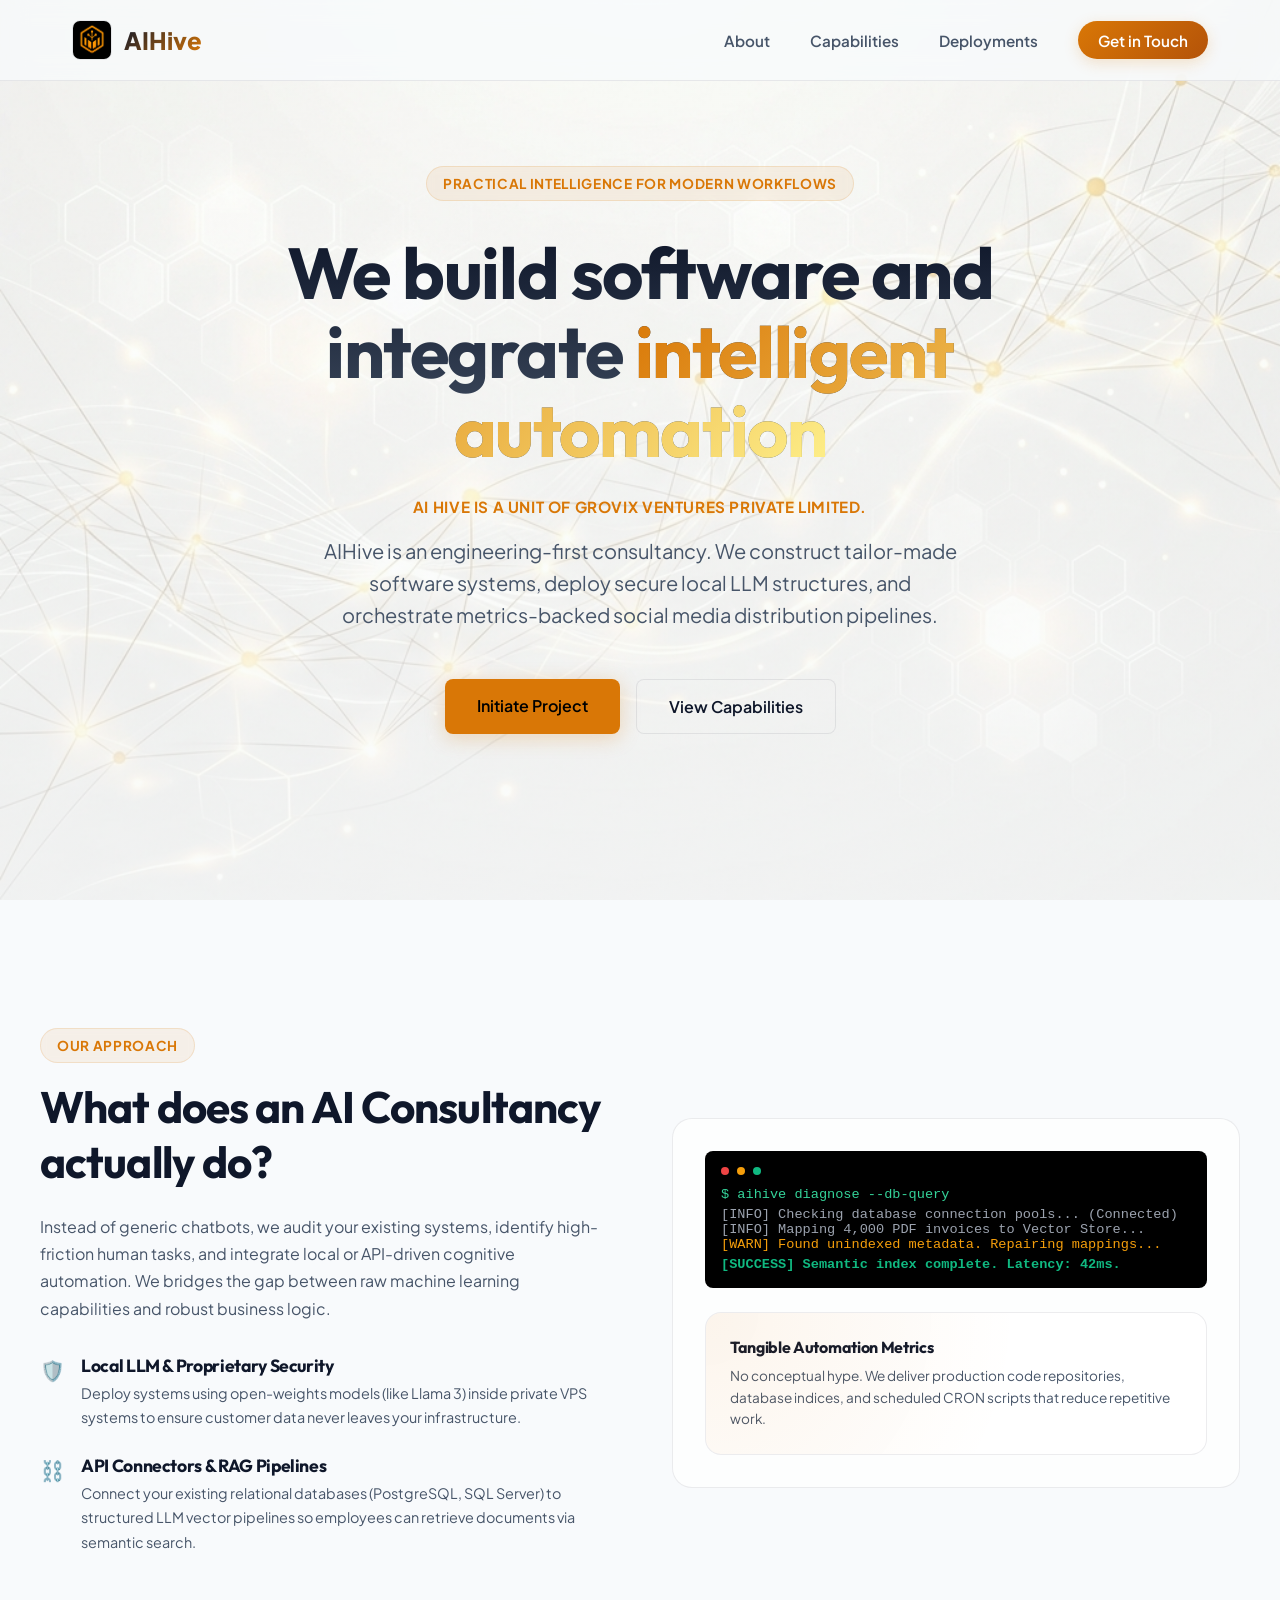
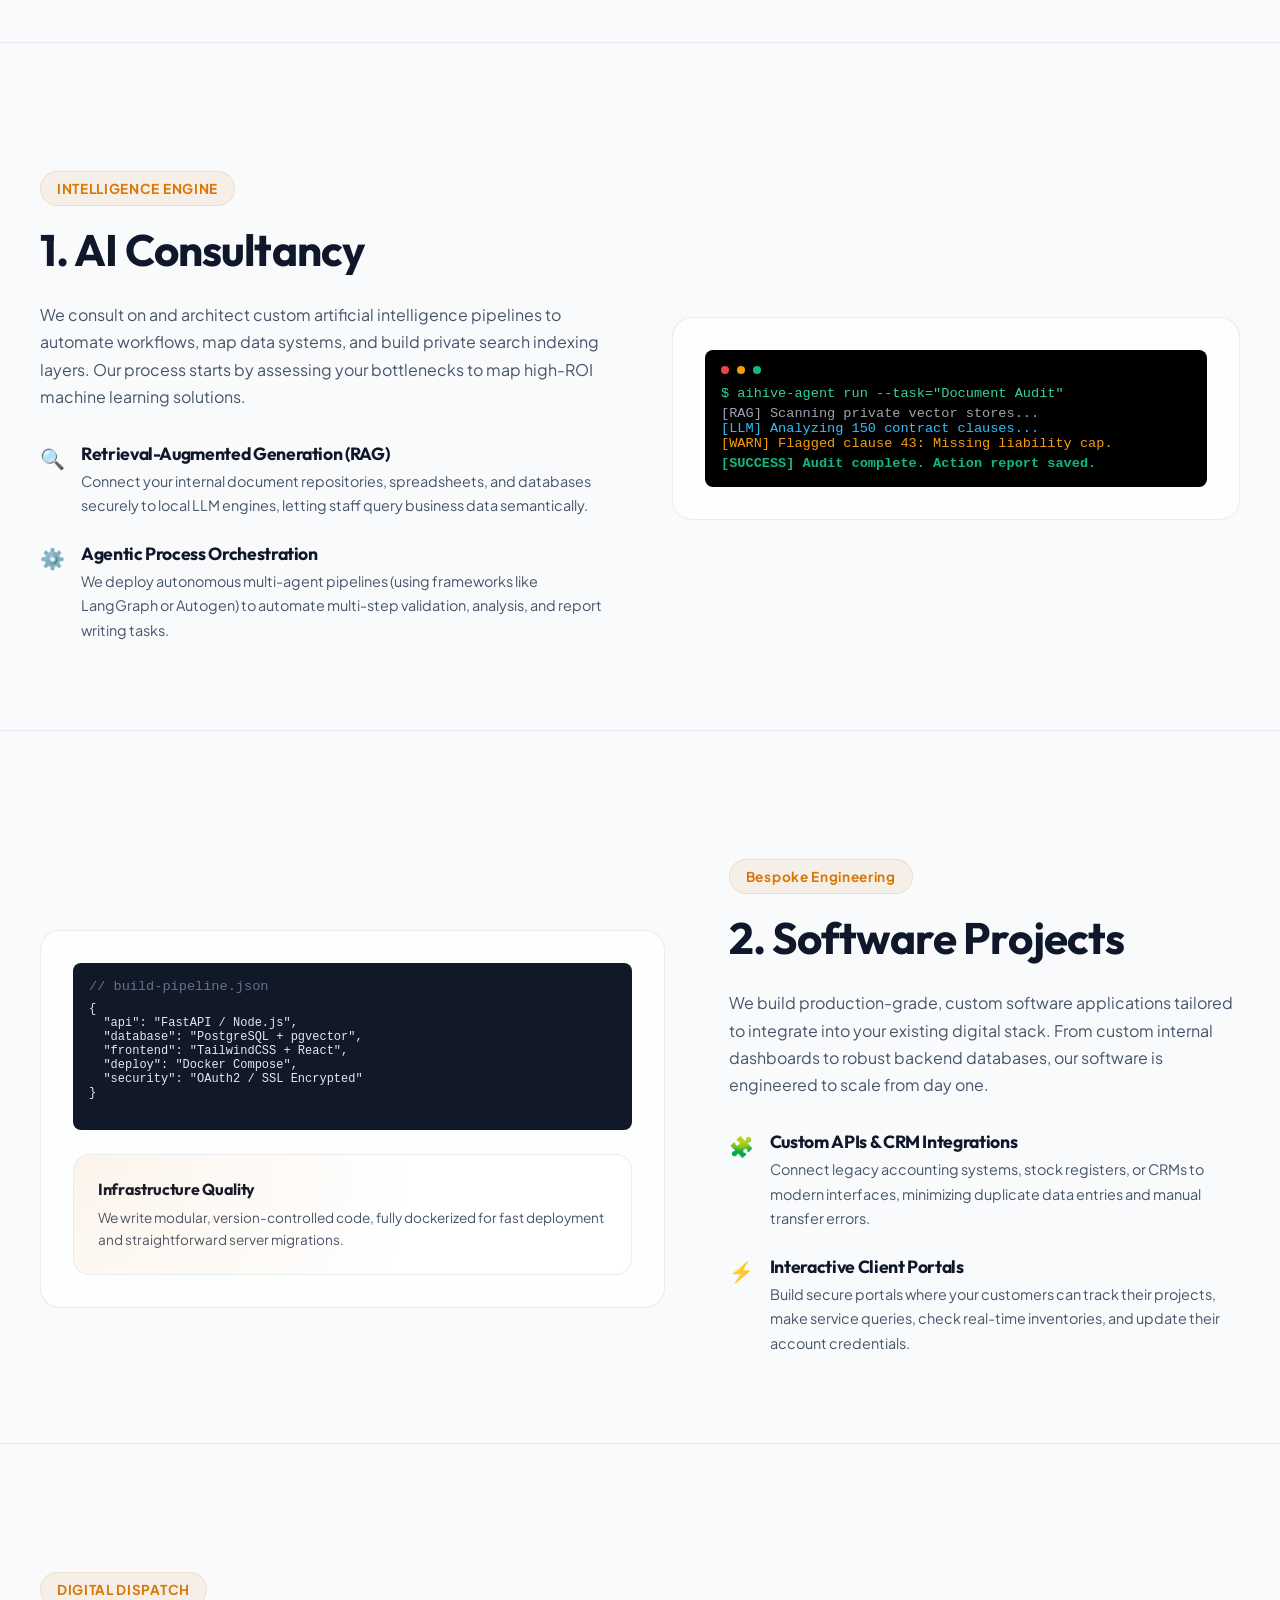
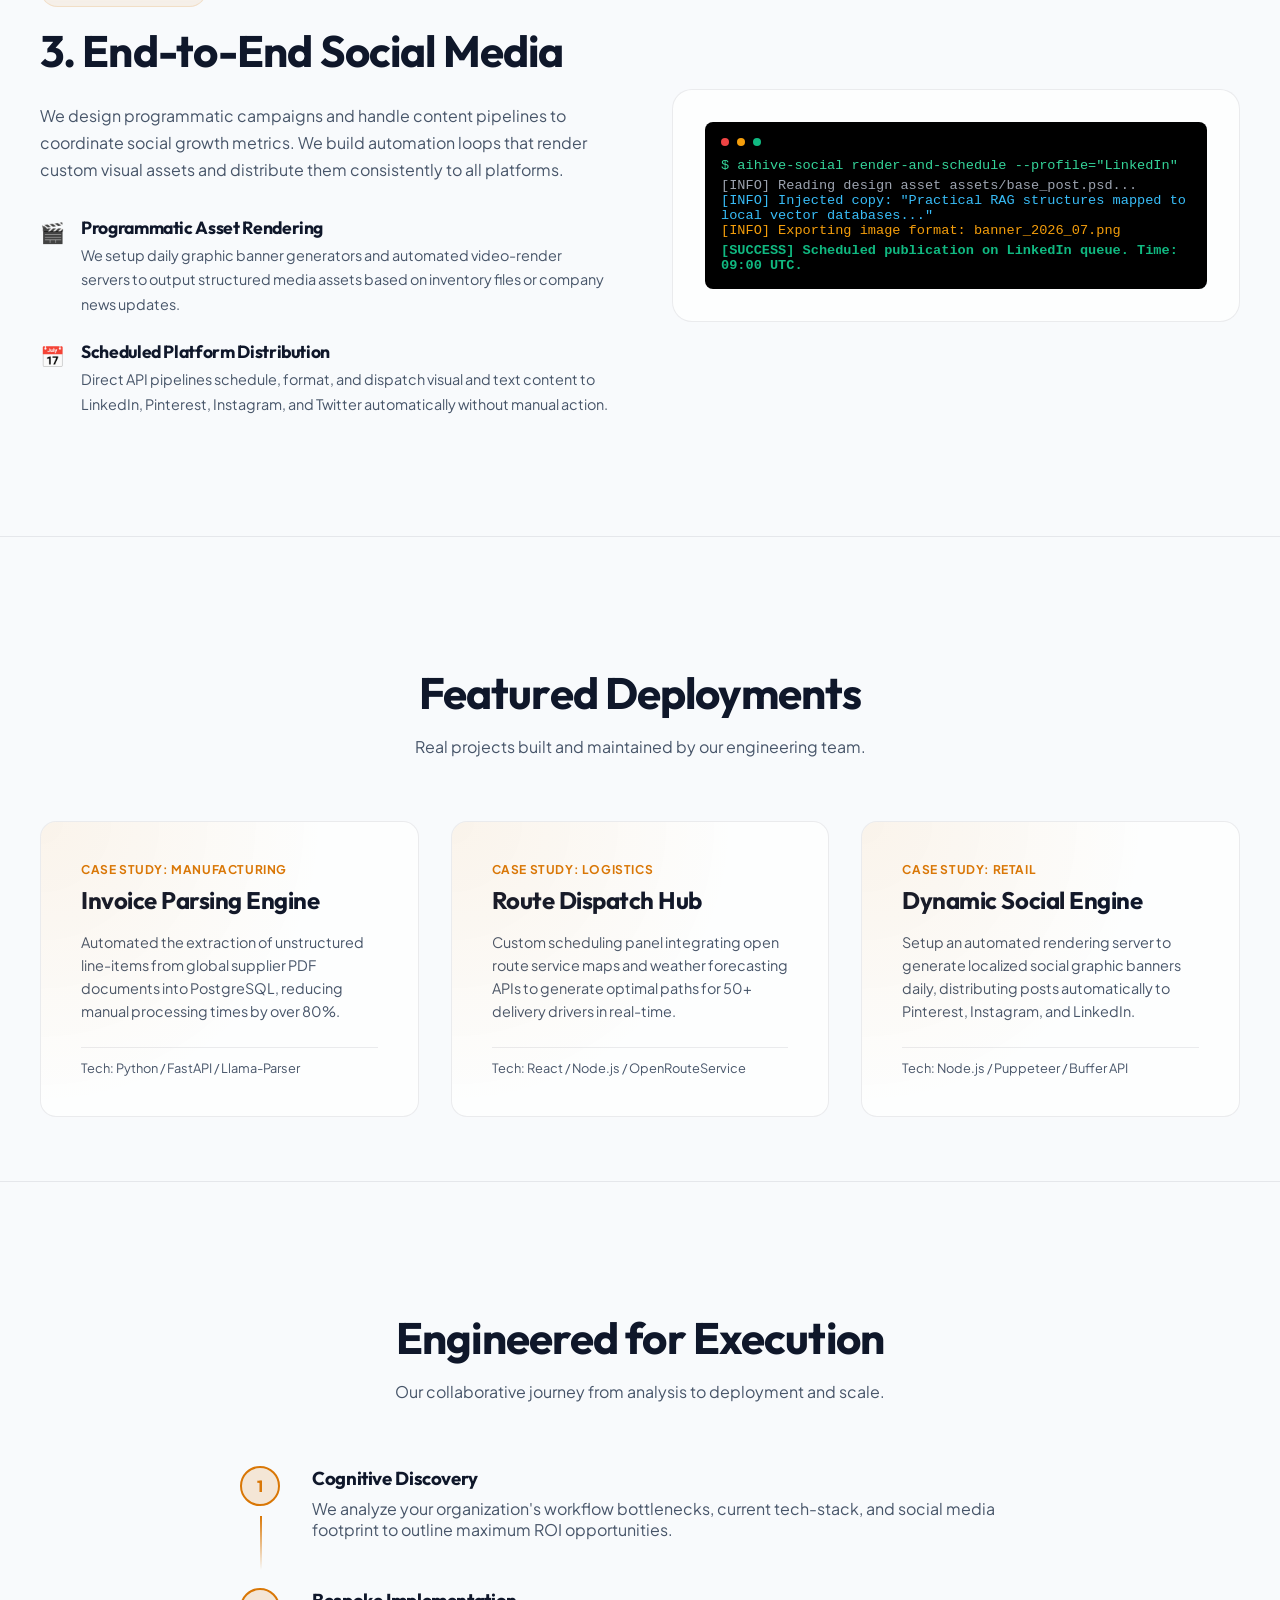
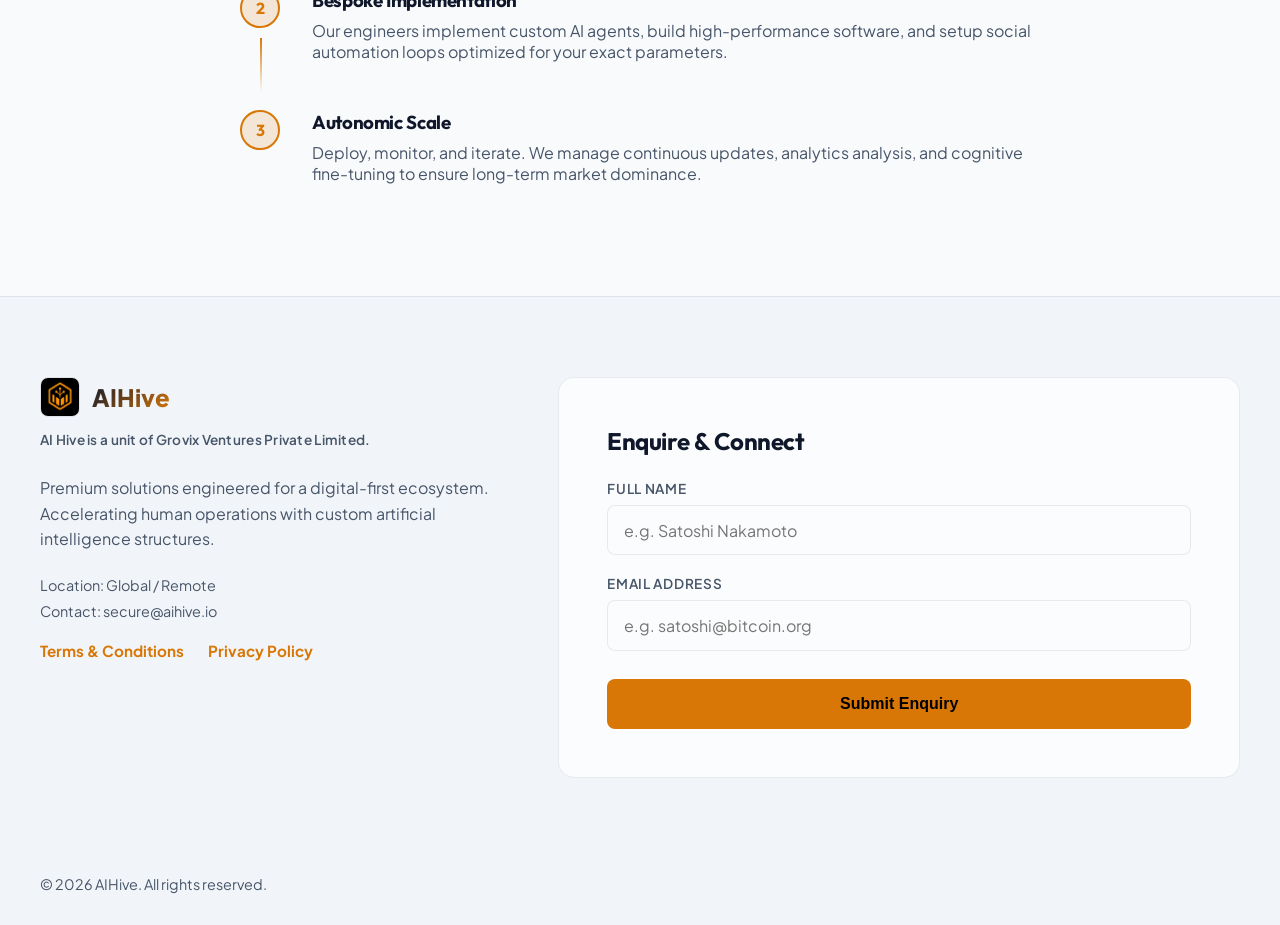
==== commit 2fd4b03c: "latest" ====
--- a/index.html
+++ b/index.html
@@ -45,6 +45,7 @@
   <section class="hero" id="home">
     <div class="hero-tag">PRACTICAL INTELLIGENCE FOR MODERN WORKFLOWS</div>
     <h1>We build software and integrate <span>intelligent automation</span></h1>
+    <p class="company-line">AI Hive is a unit of Grovix Ventures Private Limited.</p>
     <p>AIHive is an engineering-first consultancy. We construct tailor-made software systems, deploy secure local LLM structures, and orchestrate metrics-backed social media distribution pipelines.</p>
     <div class="hero-actions">
       <a href="#contact" class="btn-primary">Initiate Project</a>
@@ -310,7 +311,7 @@
           <img src="WhatsApp Image 2026-07-03 at 16.14.17.jpeg" alt="AIHive Logo" class="logo-img">
           <span class="logo-text">AIHive</span>
         </a>
-        <p style="font-size: 0.85rem; color: var(--text-secondary); margin-top: -0.75rem; font-weight: 600; letter-spacing: 0.02em;">A UNIT OF GROVIX VENTURES PVT. LTD.</p>
+        <p style="font-size: 0.85rem; color: var(--text-secondary); margin-top: -0.75rem; font-weight: 600; letter-spacing: 0.02em;">AI Hive is a unit of Grovix Ventures Private Limited.</p>
         <p>Premium solutions engineered for a digital-first ecosystem. Accelerating human operations with custom artificial intelligence structures.</p>
         <div style="color: var(--text-secondary); font-size: 0.9rem; display: flex; flex-direction: column; gap: 0.5rem;">
           <div>Location: Global / Remote</div>
--- a/style.css
+++ b/style.css
@@ -278,6 +278,15 @@
   max-width: 650px;
   margin-bottom: 3rem;
   line-height: 1.6;
+}
+
+.hero .company-line {
+  font-size: 0.95rem;
+  font-weight: 700;
+  letter-spacing: 0.04em;
+  text-transform: uppercase;
+  color: var(--accent);
+  margin-bottom: 1rem;
 }
 
 .hero-actions {
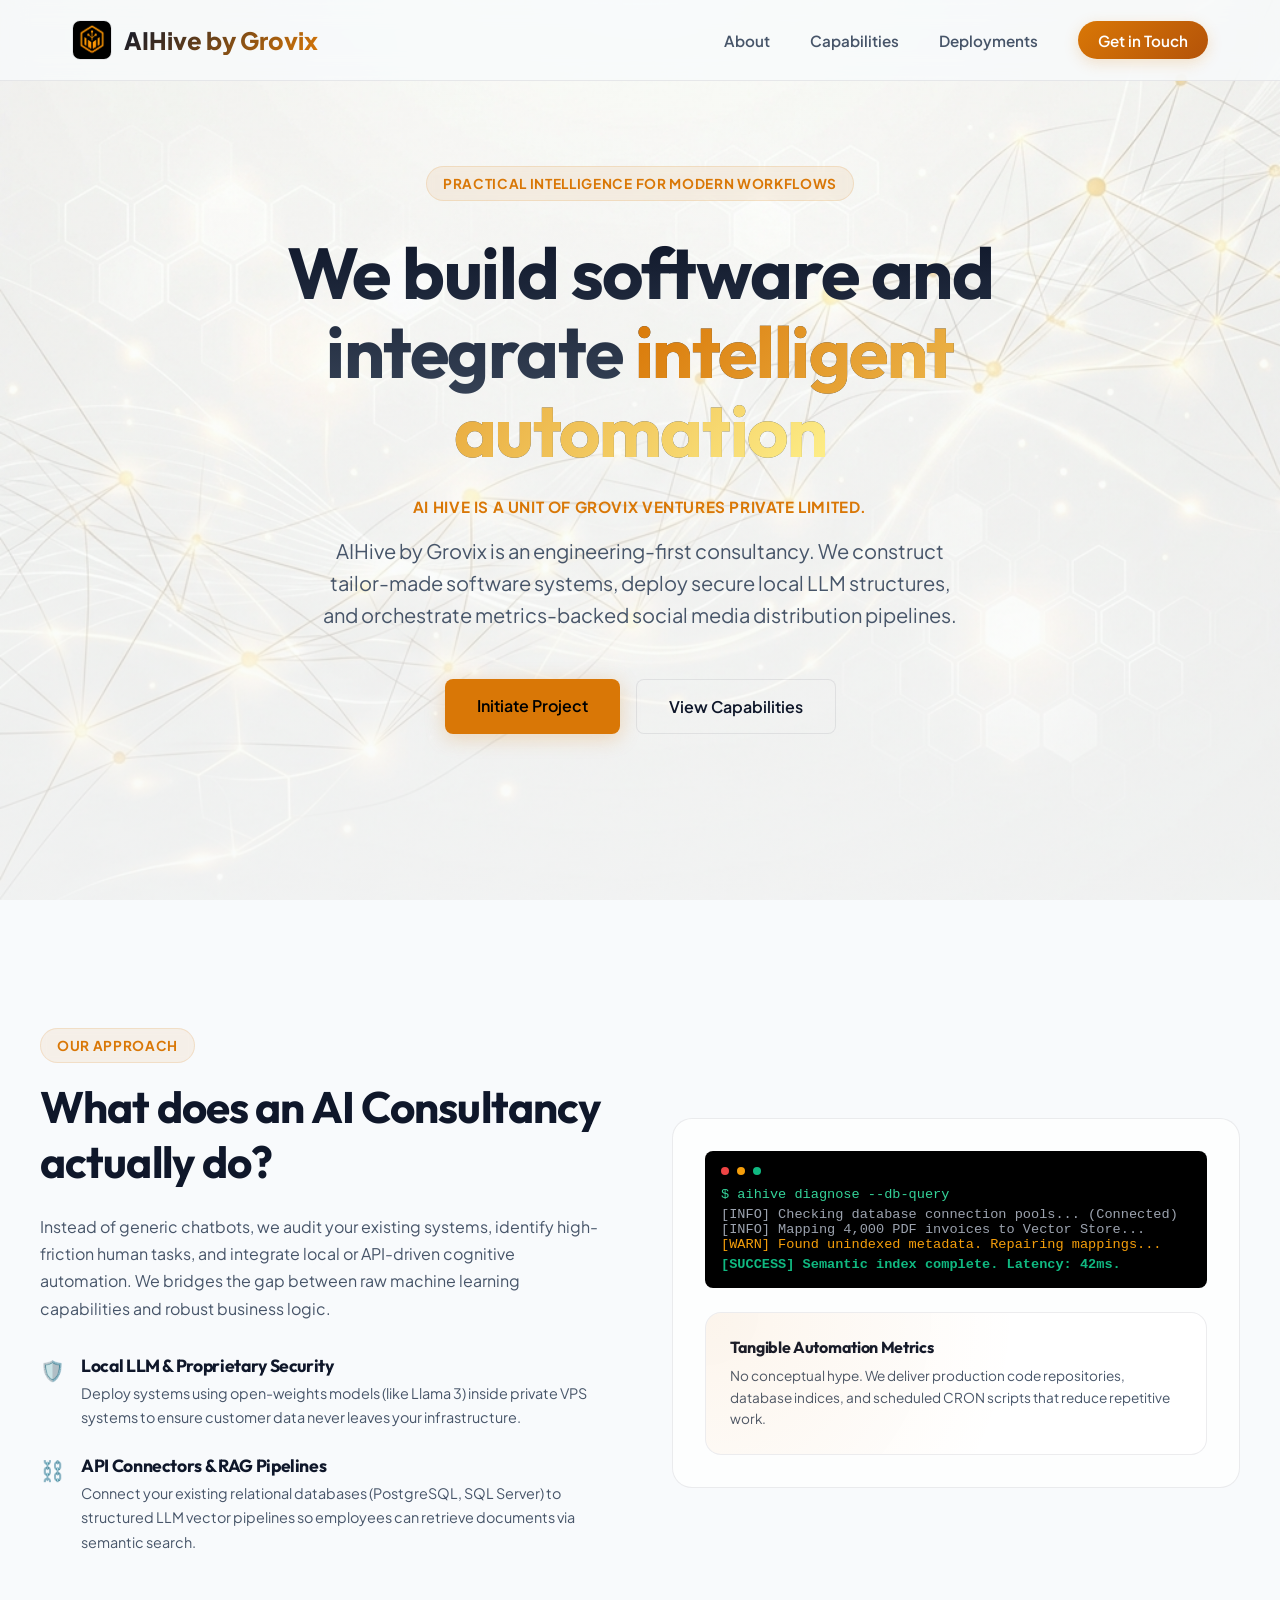
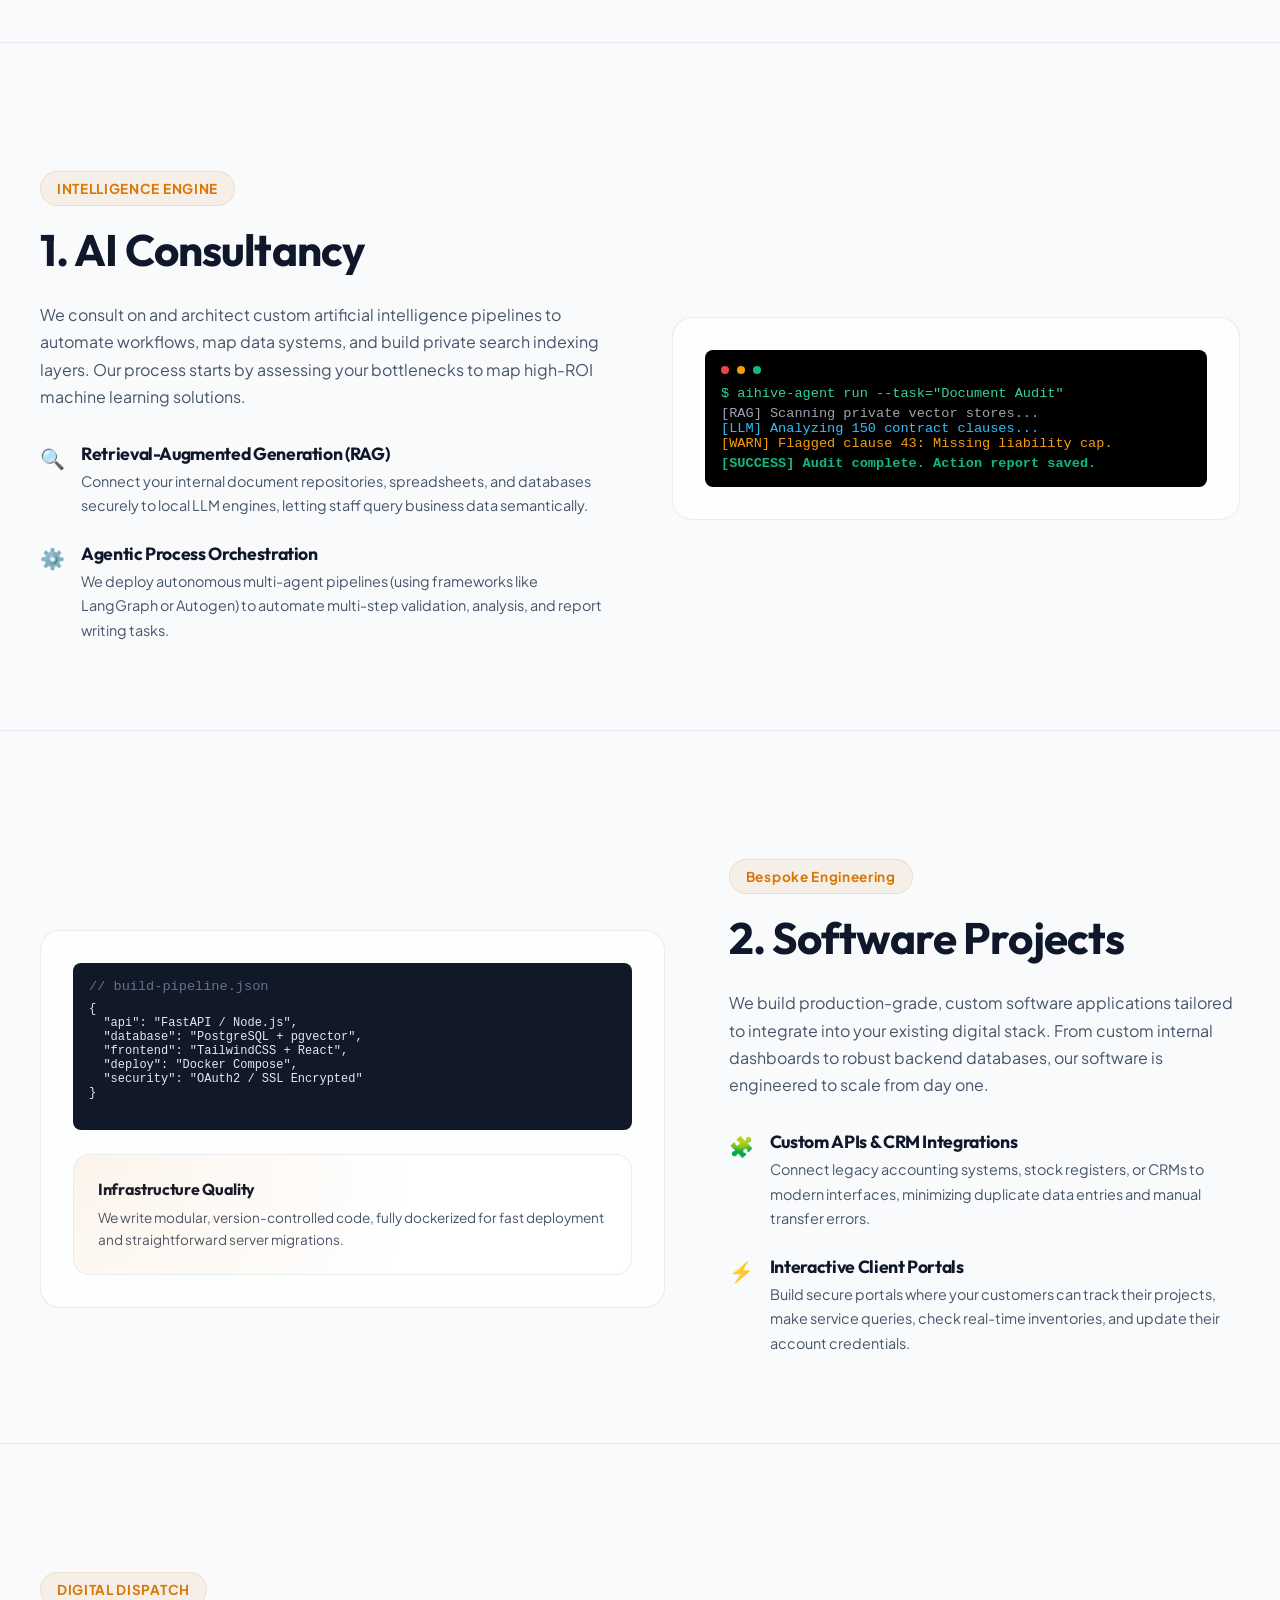
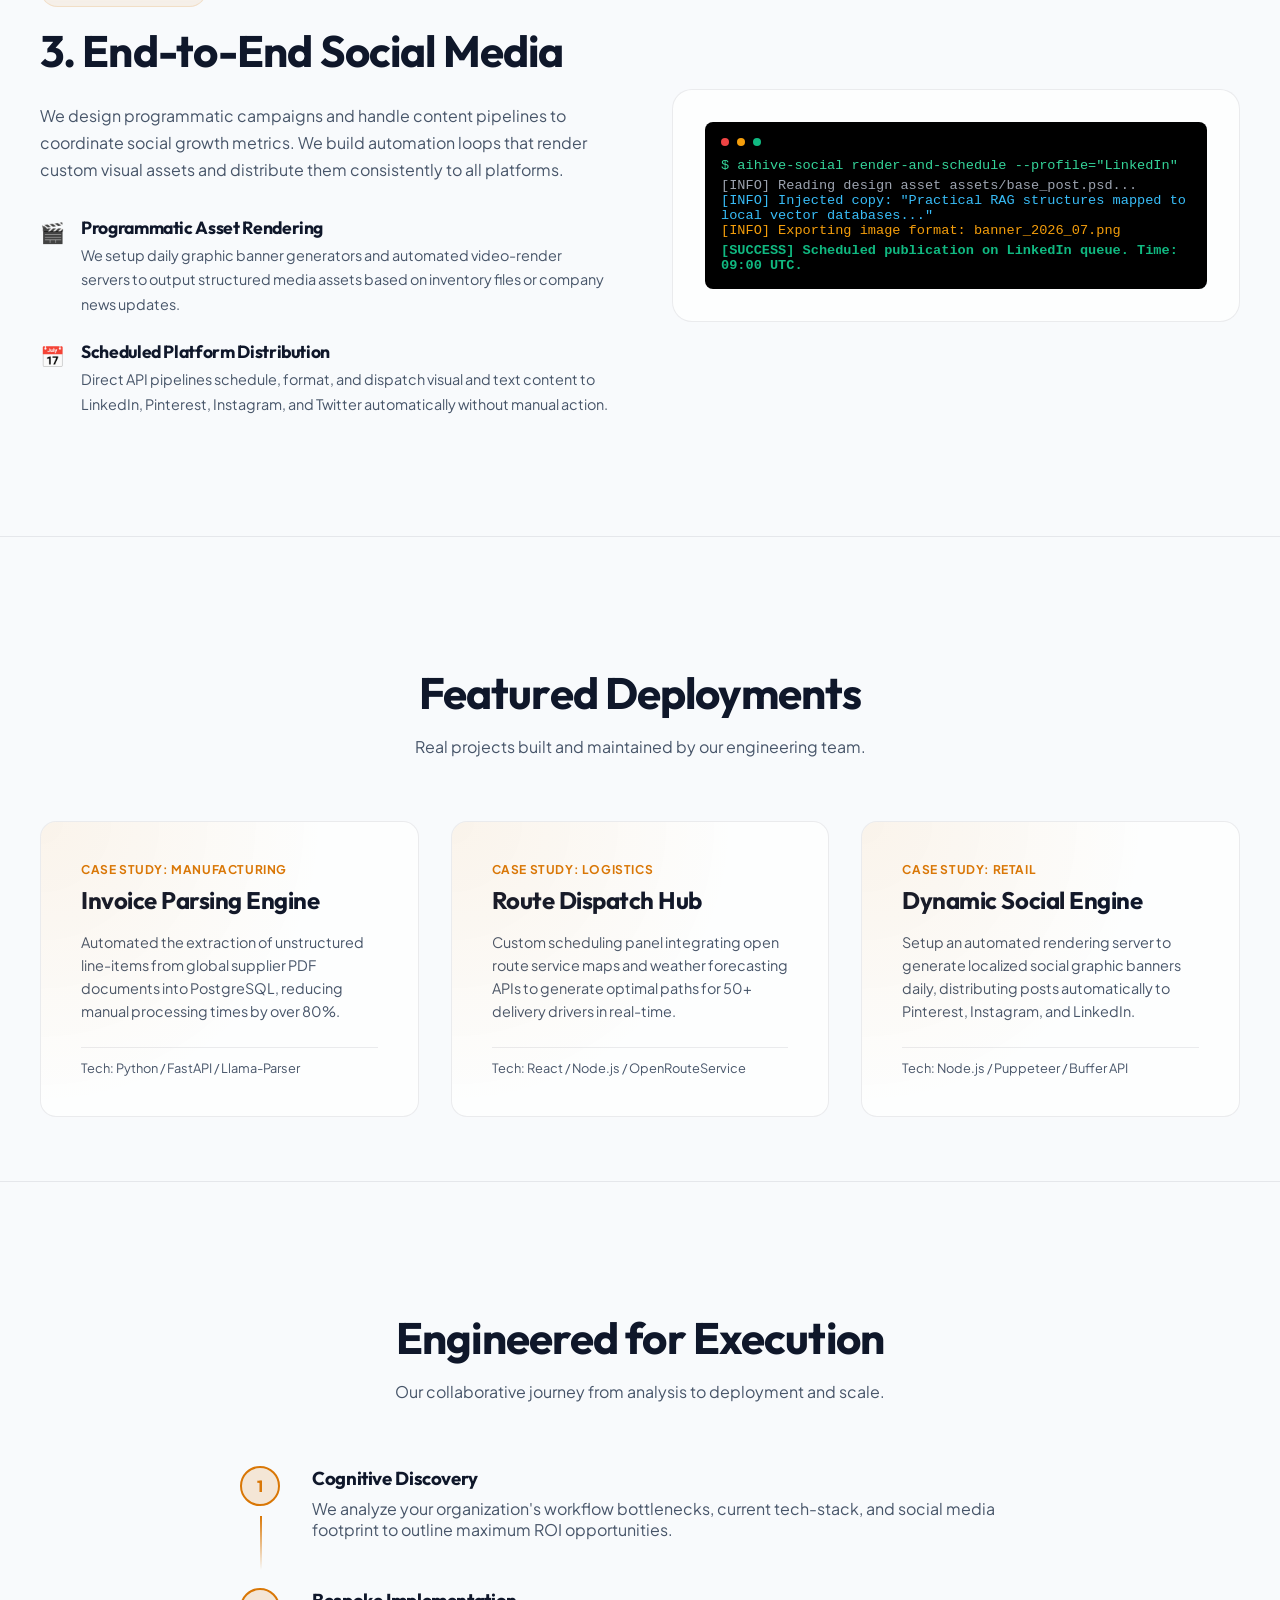
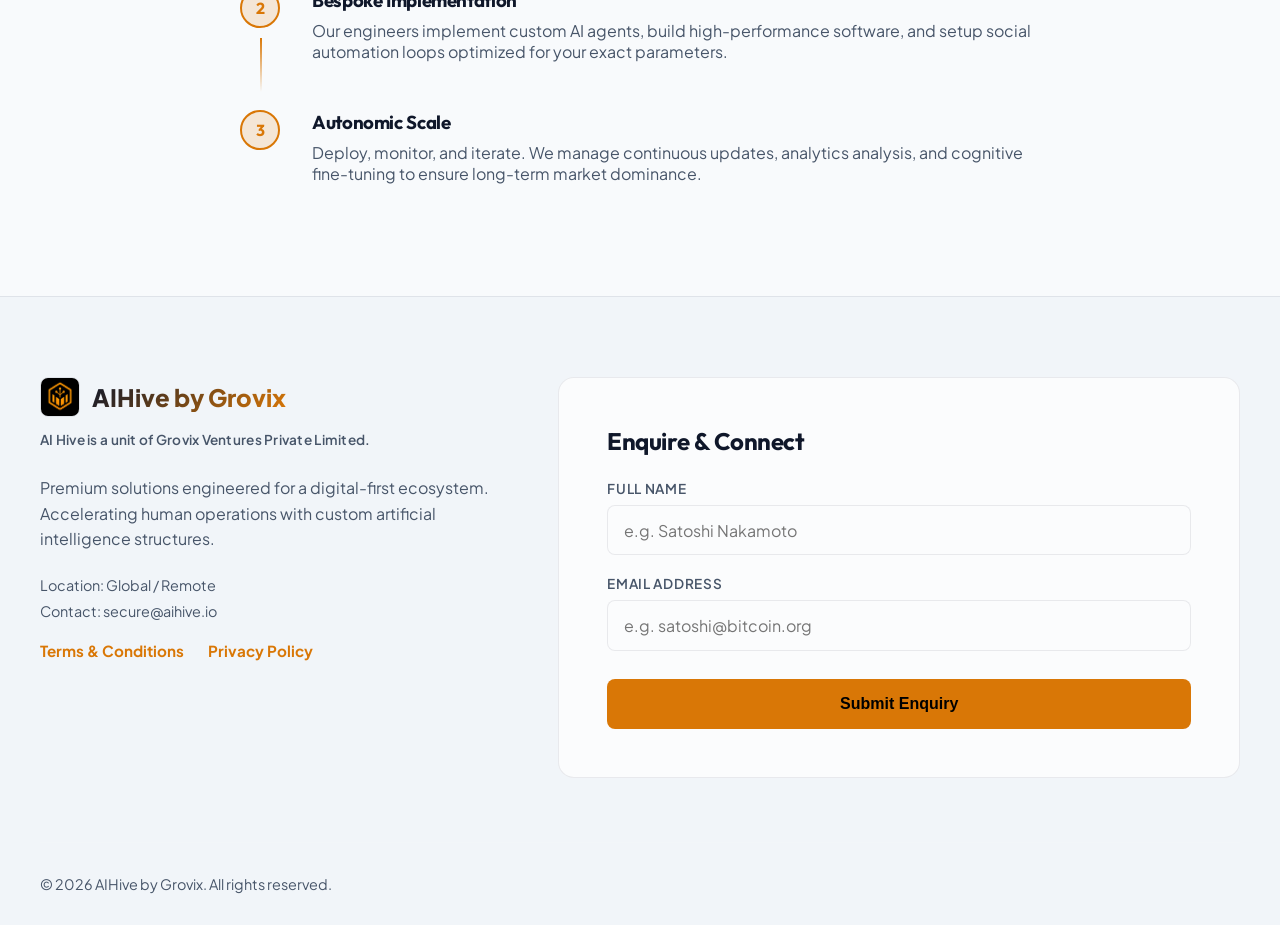
==== commit 3f945871: "latest" ====
--- a/index.html
+++ b/index.html
@@ -3,8 +3,8 @@
 <head>
   <meta charset="UTF-8">
   <meta name="viewport" content="width=device-width, initial-scale=1.0">
-  <title>AIHive | Next-Gen AI Consultancy, Bespoke Software & Social Media</title>
-  <meta name="description" content="AIHive accelerates growth for modern businesses through custom AI strategy, agentic software engineering, and automated, data-driven social media handling.">
+  <title>AIHive by Grovix | Next-Gen AI Consultancy, Bespoke Software & Social Media</title>
+  <meta name="description" content="AIHive by Grovix accelerates growth for modern businesses through custom AI strategy, agentic software engineering, and automated, data-driven social media handling.">
   <link rel="stylesheet" href="style.css">
   <link rel="shortcut icon" href="WhatsApp Image 2026-07-03 at 16.14.35.jpeg" type="image/x-icon">
 </head>
@@ -14,7 +14,7 @@
   <div id="loader-screen">
     <div class="loader-logo-container">
       <div class="loader-ring"></div>
-      <img src="WhatsApp Image 2026-07-03 at 16.14.35.jpeg" alt="AIHive Logo" class="loader-logo">
+      <img src="WhatsApp Image 2026-07-03 at 16.14.35.jpeg" alt="AIHive by Grovix Logo" class="loader-logo">
     </div>
     <div class="loader-progress-bar">
       <div class="loader-progress" id="loaderProgress"></div>
@@ -29,8 +29,8 @@
   <header>
     <div class="nav-container">
       <a href="#" class="logo-link">
-        <img src="WhatsApp Image 2026-07-03 at 16.14.17.jpeg" alt="AIHive Logo" class="logo-img">
-        <span class="logo-text">AIHive</span>
+        <img src="WhatsApp Image 2026-07-03 at 16.14.17.jpeg" alt="AIHive by Grovix Logo" class="logo-img">
+        <span class="logo-text">AIHive by Grovix</span>
       </a>
       <ul class="nav-links">
         <li><a href="#about">About</a></li>
@@ -46,7 +46,7 @@
     <div class="hero-tag">PRACTICAL INTELLIGENCE FOR MODERN WORKFLOWS</div>
     <h1>We build software and integrate <span>intelligent automation</span></h1>
     <p class="company-line">AI Hive is a unit of Grovix Ventures Private Limited.</p>
-    <p>AIHive is an engineering-first consultancy. We construct tailor-made software systems, deploy secure local LLM structures, and orchestrate metrics-backed social media distribution pipelines.</p>
+    <p>AIHive by Grovix is an engineering-first consultancy. We construct tailor-made software systems, deploy secure local LLM structures, and orchestrate metrics-backed social media distribution pipelines.</p>
     <div class="hero-actions">
       <a href="#contact" class="btn-primary">Initiate Project</a>
       <a href="#services" class="btn-secondary">View Capabilities</a>
@@ -308,8 +308,8 @@
     <div class="footer-container">
       <div class="footer-info">
         <a href="#" class="logo-link">
-          <img src="WhatsApp Image 2026-07-03 at 16.14.17.jpeg" alt="AIHive Logo" class="logo-img">
-          <span class="logo-text">AIHive</span>
+          <img src="WhatsApp Image 2026-07-03 at 16.14.17.jpeg" alt="AIHive by Grovix Logo" class="logo-img">
+          <span class="logo-text">AIHive by Grovix</span>
         </a>
         <p style="font-size: 0.85rem; color: var(--text-secondary); margin-top: -0.75rem; font-weight: 600; letter-spacing: 0.02em;">AI Hive is a unit of Grovix Ventures Private Limited.</p>
         <p>Premium solutions engineered for a digital-first ecosystem. Accelerating human operations with custom artificial intelligence structures.</p>
@@ -340,7 +340,7 @@
     </div>
 
     <div class="footer-bottom">
-      <p>&copy; 2026 AIHive. All rights reserved.</p>
+      <p>&copy; 2026 AIHive by Grovix. All rights reserved.</p>
     </div>
   </footer>
 
--- a/style.css
+++ b/style.css
@@ -169,6 +169,7 @@
 .logo-text {
   font-size: 1.5rem;
   font-weight: 800;
+  white-space: nowrap;
   background: linear-gradient(135deg, #0f172a 0%, var(--accent) 100%);
   -webkit-background-clip: text;
   -webkit-text-fill-color: transparent;
